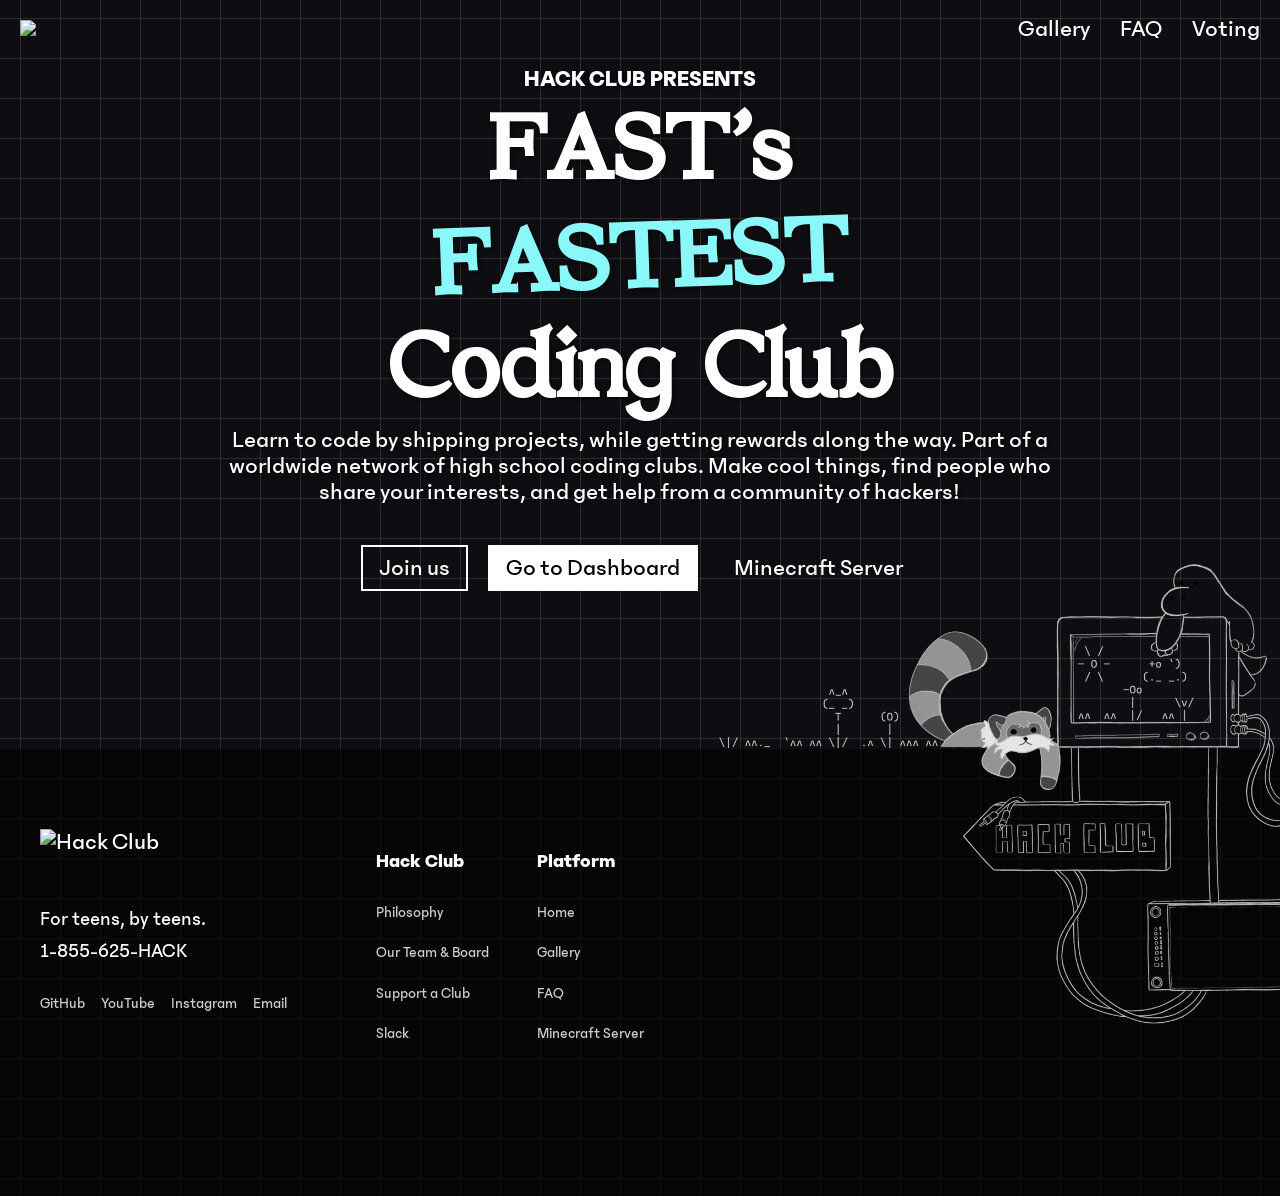
==== index.html @ 3703ea3d "add minecraft server" ====
<!DOCTYPE html>

<html>

<head>
    <title>FAST Hack Club</title>
    <link rel="stylesheet" href="style.css">
    <link rel="icon" href="images/club.png">
    <meta name="viewport" content="width=device-width, initial-scale=1.0">
    <script src="script.js"></script>
</head>

<body>
    <header>
        <a href="https://clubs.hackclub.com" target="_blank" class="hc">
            <img src="https://clubs.hackclub.com/assets/hackClubFlag.svg" style="height: 50px;" />
        </a>
        <span class="links">
            <!--<a href="/workshops">Workshops</a>
                <a href="/events">Events</a>-->
            <a href="/gallery">Gallery</a>
            <a href="/faq">FAQ</a>
            <a href="/vote">Voting</a>
        </span>
    </header>
    <section class="heheead">
        <div class="head">
            <span class="hehheh" style="margin-bottom: 20px;">
                <p class="hhead">HACK CLUB PRESENTS</p>
                <h1 class="sp title">FAST's <span class="fastest"
                        style="text-decoration: none; color: rgb(138, 247, 249); padding: 0px 12px; transform: rotate(-2deg)">FASTEST</span>
                    Coding Club</h1>
                <p class="subtitle">Learn to code by <span class="fastest">shipping</span> projects, while getting
                    rewards
                    along the way. Part of a <span class="fastest">worldwide network of high school coding clubs.</span>
                    Make cool things, find people who share your interests, and get help from a community of <span
                        class="fastest">hackers!</span></p>
            </span>
            <div id="buttons">
                <a href="https://alimad.fillout.com/hackclub" target="_blank" class="butt">Join us</a>
                <a href="https://clubs.hackclub.com/dashboard" target="_blank" class="butt"
                    style="background-color: white; color: black;">Go to Dashboard</a>
                <div id="smoll">
                    <!--<a href="/workshops">Workshops</a>
                <a href="/events">Events</a>-->
                    <a href="/gallery">Gallery</a>
                    <a href="/faq">FAQ</a>
                    <a href="/vote">Voting</a>
                </div>
                <a href="https://mc.nuces.club">Minecraft Server</a>
            </div>
        </div>
    </section>
    <footer>
        <img src="images/footer.webp" class="footimg">
        <div class="fd">
            <div class="fd1">
                <a href="https://hackclub.com" target="_blank" class="eignore">
                    <img src="https://clubs.hackclub.com/assets/hackClubFlag.svg" alt="Hack Club">
                </a>
                <p style="margin-bottom: 0.5rem; font-size: 20px; line-height: 1.2;">For teens, by teens.</p>
                <a href="tel:18556254225" class="eignore"
                    style="margin-bottom: 2rem; display: inline-block; font-size: 20px; line-height: 1.2; ">1-855-625-HACK</a>
                <div class="l1s">
                    <a href="https://github.com/hackclub" target="_blank">GitHub</a>
                    <a href="https://www.youtube.com/c/HackClubHQ" target="_blank">YouTube</a>
                    <a href="https://www.instagram.com/starthackclub" target="_blank">Instagram</a>
                    <a href="mailto:team@hackclub.com">Email</a>
                </div>
            </div>
            <div class="fd2">
                <div>
                    <p>Hack Club</p>
                    <ul>
                        <li><a href="https://hackclub.com/philosophy" class="fle" target="_blank">Philosophy</a></li>
                        <li><a href="https://hackclub.com/team" class="fle" target="_blank">Our Team &amp; Board</a>
                        </li>
                        <li><a href="https://hackclub.com/teachers" class="fle" target="_blank">Support a Club</a></li>
                        <li><a href="https://slack.hackclub.com" class="fle" target="_blank">Slack</a></li>
                    </ul>
                </div>
                <div style="min-width: 9rem;">
                    <p>Platform</p>
                    <ul>
                        <li><a href="/" class="fle">Home</a></li>
                        <li><a href="/gallery" class="fle">Gallery</a></li>
                        <li><a href="/faq" class="fle">FAQ</a></li>
                        <li><a href="https://mc.nuces.club" class="fle">Minecraft Server</a></li>
                    </ul>
                </div>
            </div>
        </div>
    </footer>
</body>

</html>
---- style.css ----
@font-face {
    font-family: "Zarathustra";
    src: url("fonts/zarathustra-kerned.ttf");
    font-display: swap;
}
@font-face {
  font-family: "Phantom Sans";
  src: url("fonts/PhantomSans-Book.woff2") format("woff2");
  font-weight: 400;
  font-display: swap;
}
@font-face {
  font-family: "Phantom Sans";
  src: url("fonts/PhantomSans-Semibold.woff2") format("woff2");
  font-weight: 600;
  font-display: swap;
}
@font-face {
  font-family: "Phantom Sans";
  src: url("fonts/PhantomSans-Bold.woff2") format("woff2");
  font-weight: 700;
  font-display: swap;
}

body {
    font-family: "Phantom Sans", sans-serif;
    font-weight: 400;
    margin: 0;
    padding: 0;
    background-color: black;
    color: white;
    font-optical-sizing: auto;
    font-style: normal;
    --grid-color: #4449;
    background-image: 
        linear-gradient(to right, var(--grid-color) 1px, transparent 1px),
        linear-gradient(to bottom, var(--grid-color) 1px, transparent 1px);
    background-size: 40px 40px;
    background-position: center;
    background-color: #0e0e12;
    font-size: 150%;
}


.heheead {
    display: flex;
    justify-content: center;
    align-items: center;
}

.head {
    display: flex;
    flex-direction: column;
    text-align: center;
    justify-content: center;
    align-items: center;
    gap: 0;
    max-width: 70%;
}

.hehheh * {
    padding: 0;
    margin: 4px;
    text-shadow: #000a 1px 1px 5px;
}

.head * {
    padding: 0;
    margin: 4px;
}

.works {
    border-top: #fff9 1px solid;
    width: 100%;
    display: flex;
    gap: 12px;
    margin-top: 12px;
    padding-top: 12px;
    flex-direction: column;
    align-items: center;
    justify-content: center;
    text-align: center;
}

.faq-item {
    border-top: #fff9 1px solid;
    width: 100%;
    display: flex;
    gap: 24px;
    margin-top: 24px;
    padding-top: 24px;
    flex-direction: column;
    align-items: center;
    justify-content: center;
    text-align: center;
}

.page-workshop img {
    width: 100%;
}

.sp {
    font-family: "Zarathustra", serif;
}

.title {
    display: flex;
    flex-direction: column;
    align-items: center;
    cursor: default;
}

.title * { margin: -20px; }

.hhead { font-weight: 700; }

header {
    display: flex;
    flex-direction: row;
    align-items: center;
    user-select: none;
    justify-content: space-between;
    padding: 12px;
}

.hc {
    transition: transform 0.3s;
}

.hc:hover {
    transform: scale(1.05);
}

header a {
    text-decoration: none;
    color: white;
}

a:not(.eignore) {
    color: white;
    text-decoration: none;
    position: relative;
    display: inline-block;
}

.eignore {
    color: white;
    text-decoration: none;
}

a:not(footer *) {
    padding: 4px 8px;
}

a:not(.eignore)::after {
    content: "";
    position: absolute;
    top: 0; right: 0; 
    width: 0%; height: 100%;
    background-color: #ffffff;
    z-index: 1;
    mix-blend-mode: difference;
    transition: width 0.3s ease; 
    pointer-events: none;
}

a:not(.eignore):hover::after {
    left: 0; right: auto; 
    width: 100%;
}

#buttons {
    display: flex;
    align-items: center;
    justify-content: center;
    margin-top: 12px;
    gap: 12px;
}

#buttons * {
    padding: 8px 16px;
}

button, .butt {
    color: white;
    background-color: transparent;
    outline: none;
    padding: 8px 16px;
    border: white 2px solid;
    cursor: pointer;
    font-size: inherit;
    position: relative;
    font-family: inherit;
    display: inline-block;
}

button::after, .butt::after {
    content: "";
    position: absolute;
    top: 0; right: 0; 
    width: 0%; height: 100%;
    background-color: #ffffff;
    z-index: 1;
    mix-blend-mode: difference;
    transition: width 0.3s ease; 
    pointer-events: none;
}

button:hover::after, .butt:hover::after {
    left: 0; right: auto; 
    width: 100%;
}

.gallery {
  display: flex;
  gap: 12px;
  flex-direction: row;
  width: 100%;
  margin: 0;
}

.gallery img {
    width: 100%;
    height: 300px;
    object-fit: cover;
    object-position: center;
}

.ships {
    display: grid;
    grid-template-columns: 1fr 1fr 1fr;
    margin-top: -3px;
    align-items: center;
    justify-content: center;
    text-align: center;
}

.fastest {
    position: relative;
    display: inline-block;
    margin: 0;
    padding: 0;
    width: fit-content;
}

.fastest::after {
    content: "";
    position: absolute;
    top: 0;
    right: 0; 
    width: 0%;
    height: 100%;
    background-color: #ffffff;
    z-index: 2;
    mix-blend-mode: difference;
    transition: width 0.3s ease; 
    pointer-events: none;
}

.fastest:hover::after {
    left: 0;
    right: auto; 
    width: 100%;
}

header a:hover {
    text-decoration: underline;
}

header span {
    display: flex;
    flex-direction: row;
    gap: 14px
}

section {
    padding-left: 24px;
    padding-right: 24px;
}

.title {
    text-align: center;
    font-size: 7vw;
}

.dim {
    opacity: 80%;
    margin-top: -6px;    
}

::selection {
    background-color: rgb(138, 247, 249);
    color: rgb(8, 15, 8);
}

footer {
    position: relative;
    overflow: visible;
    padding-inline: 2rem;
    padding-top: 5rem;
    padding-bottom: 4rem;
    margin-top: 150px;
    background: #000a;
}

.footimg {
    pointer-events: none;
    position: absolute;
    top: 0;
    right: 0;
    z-index: 2;
    display: block;
    height: auto;
    transform: translateY(-40.5%);
    width: clamp(200px, 44%, 620px);
}

.fd {
    margin-inline: auto;
    margin-bottom: 4rem;
    display: flex;
    max-width: 1200px;
    flex-wrap: wrap;
    align-items: start;
    row-gap: 3rem;
    column-gap: 4rem;
}

.fd1 {
    display: flex;
    flex-shrink: 0;
    flex-direction: column;
    width: 17rem;
}

.fd1 img {
    margin-bottom: 2rem;
    display: block;
    width: 12rem;
}

.l1s {
    display: flex;
    flex-wrap: wrap;
    gap: 1rem;
}

.l1s a, .fle {
    font-size: 15px;
    opacity: 80%;
    text-decoration: none;
    transition: opacity .15s;
}

.l1s a:hover {
    opacity: 100%;
}

.fd2 {
    display: flex;
    flex-wrap: wrap;
    gap: 3rem;
}

.fd2 p {
    margin-bottom: 1rem;
    font-size: 20px;
    line-height: 1.2;
    font-weight: bold;
}

.fd2 ul {
    display: flex;
    list-style: none;
    flex-direction: column;
    gap: 0.9rem;
    padding: 0;
}

#smoll {
    display: none;
}

@media (width < 640px) {
    .links {
        display: none;
    }
    .title {
        font-size: 180%;
    }
    .head {
        max-width: 100%;
    }
    .gallery img {
        height: 150px;
    }
    .gallery {
        gap: 0px;
        margin-bottom: -12px;
    }
    .ships {
        grid-template-columns: 1fr;
    }
    footer {
        padding-inline: 1rem;
    }
    #buttons {
        flex-direction: column;
    }
    #smoll {
        display: flex;
        flex-direction: column;
        align-items: center;
        justify-content: center;
        gap: 20px;
    }
}
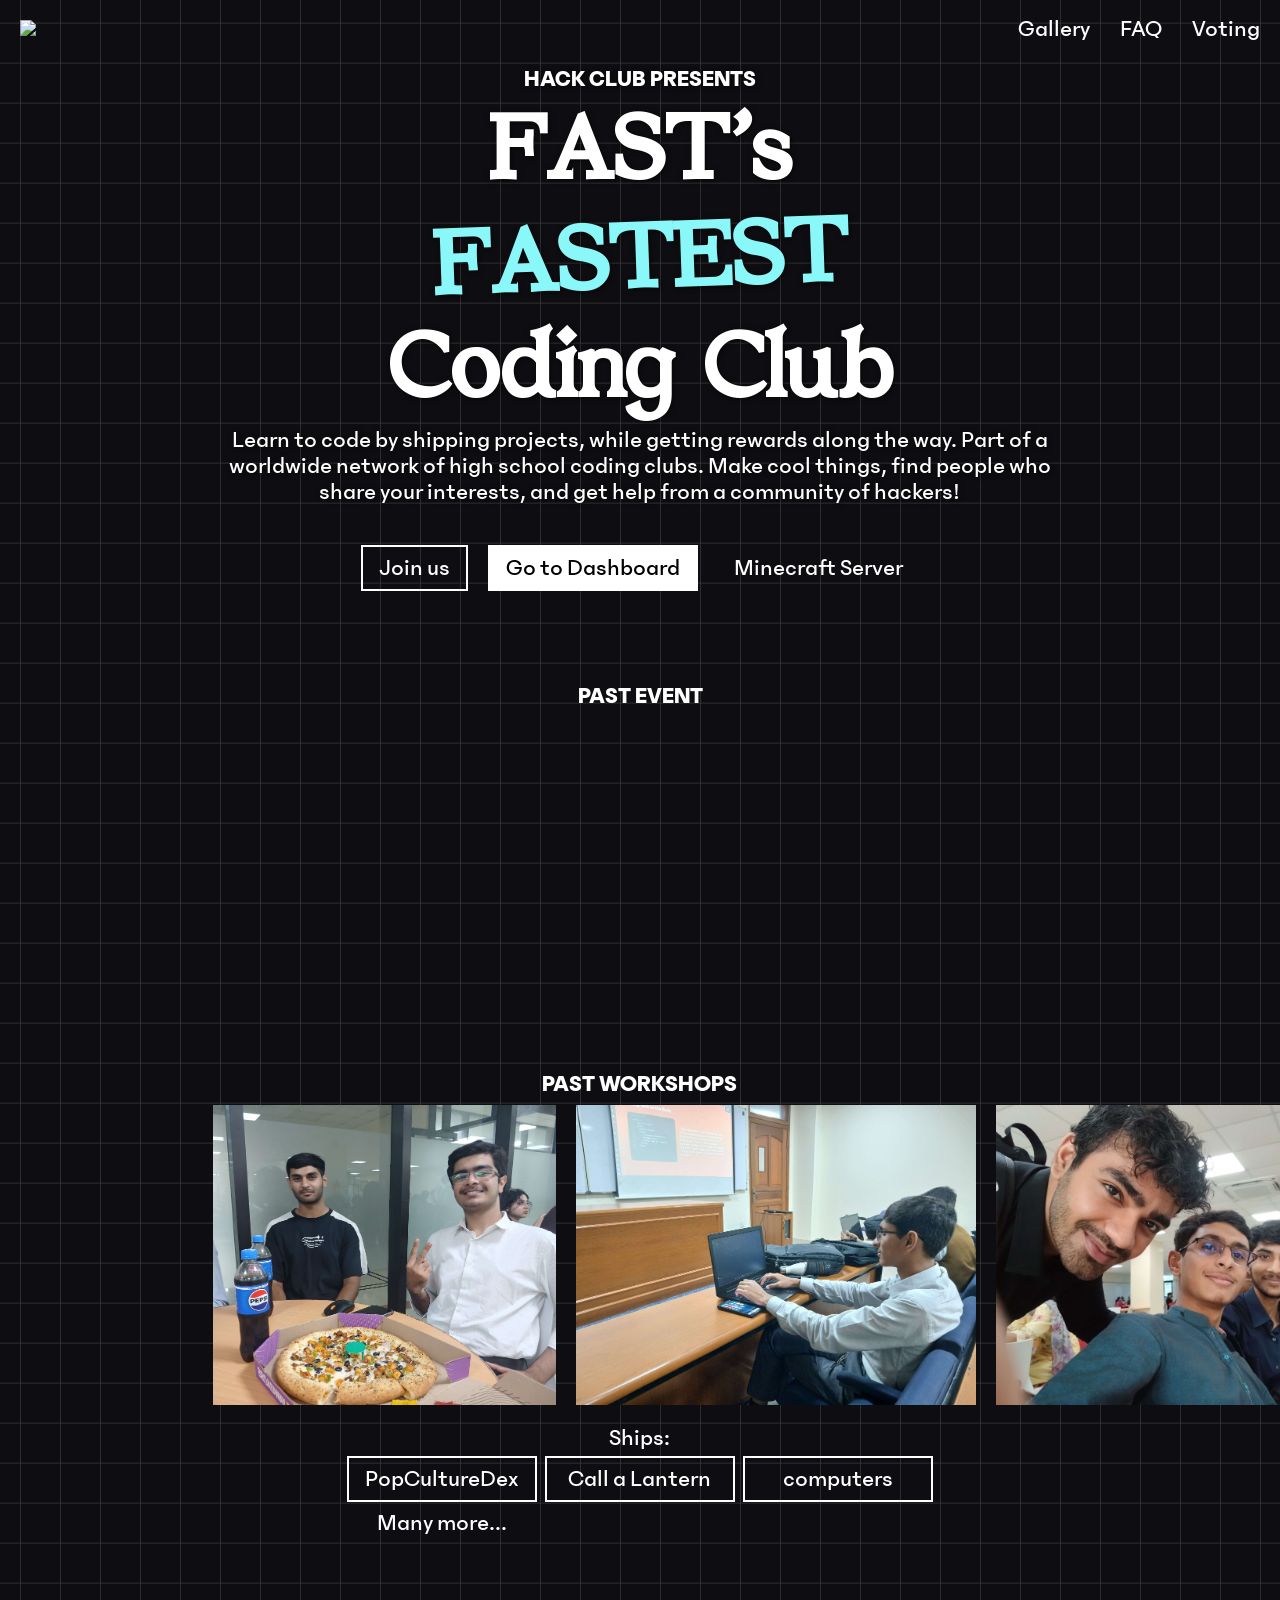
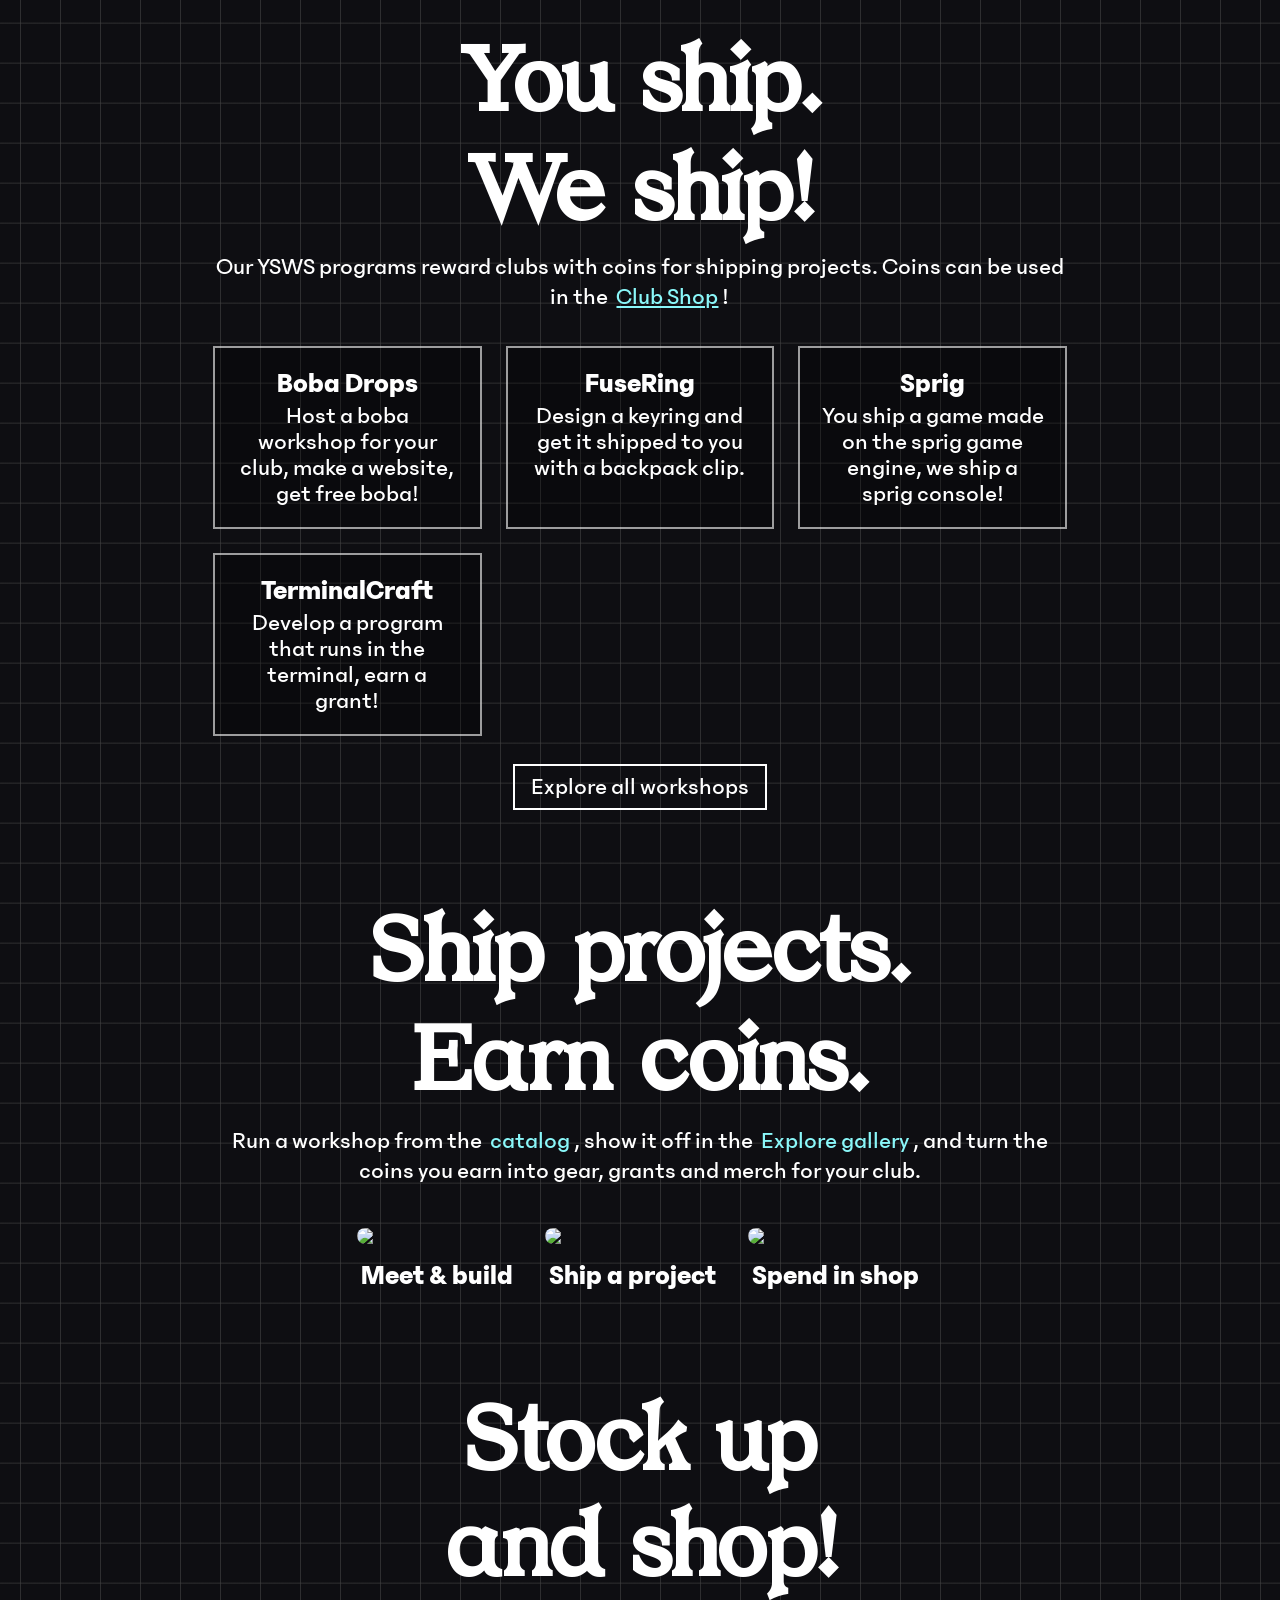
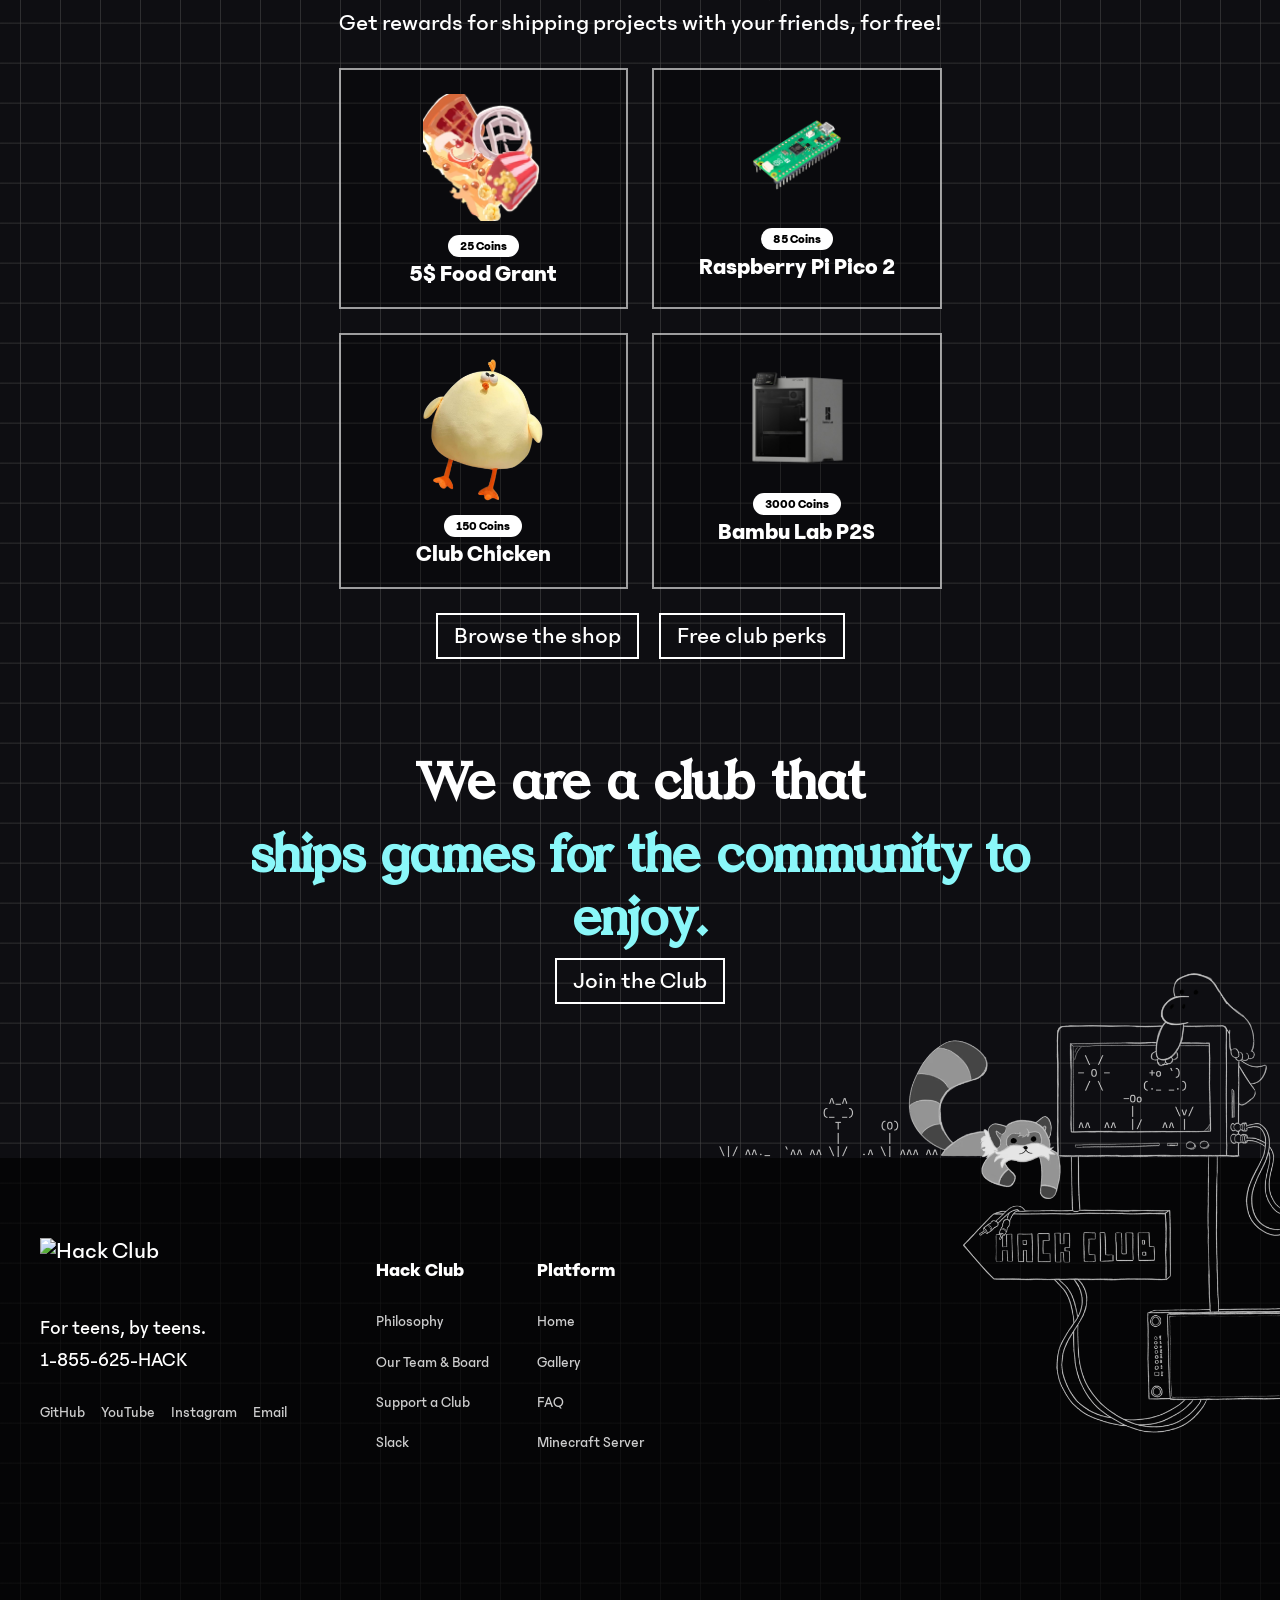
==== commit 18dff5ff: "add a lot to the clubbb" ====
--- a/index.html
+++ b/index.html
@@ -15,9 +15,7 @@
         <a href="https://clubs.hackclub.com" target="_blank" class="hc">
             <img src="https://clubs.hackclub.com/assets/hackClubFlag.svg" style="height: 50px;" />
         </a>
-        <span class="links">
-            <!--<a href="/workshops">Workshops</a>
-                <a href="/events">Events</a>-->
+        <span class="links">            
             <a href="/gallery">Gallery</a>
             <a href="/faq">FAQ</a>
             <a href="/vote">Voting</a>
@@ -41,8 +39,6 @@
                 <a href="https://clubs.hackclub.com/dashboard" target="_blank" class="butt"
                     style="background-color: white; color: black;">Go to Dashboard</a>
                 <div id="smoll">
-                    <!--<a href="/workshops">Workshops</a>
-                <a href="/events">Events</a>-->
                     <a href="/gallery">Gallery</a>
                     <a href="/faq">FAQ</a>
                     <a href="/vote">Voting</a>
@@ -51,6 +47,121 @@
             </div>
         </div>
     </section>
+
+    <section class="home-gallery">
+        <div class="head">
+            <p class="hhead">PAST EVENT</p>
+            <div class="video-container">
+            <video id="myVideo" width="640" autoplay loop muted playsinline style="max-width: 90vw; margin: 0;">
+                <source src="images/events/bash.mp4" type="video/mp4">
+                Your browser does not support the HTML video tag.
+            </video>
+            </div>
+        </div>
+        <div class="head">
+            <p class="hhead">PAST WORKSHOPS</p>
+            <div class="gallery">
+                <img src="images/workshops/3.1.jpg">
+                <img src="images/workshops/2.1.jpg">
+                <img src="images/workshops/1.jpg">
+            </div>
+            <p style="margin-top: 16px;">Ships:</p>
+            <div class="ships">
+                <a class="butt" target="_blank" href="https://saadi-ux.github.io/website/">PopCultureDex</a>
+                <a class="butt" target="_blank" href="https://ammarkansi.github.io/PEAK/">Call a Lantern</a>
+                <a class="butt" target="_blank" href="https://alimadcorp.github.io/boba/">computers</a>
+                <p>Many more...</p>
+            </div>
+        </div>
+    </section>
+
+    <section class="home-ysws">
+        <div class="head">
+            <h2 class="sp title">You ship.<br>We ship!</h2>
+            <p class="subtitle">Our YSWS programs reward clubs with coins for shipping projects. Coins can be used in the <a href="https://clubs.hackclub.com/shop" style="text-decoration: underline; color: rgb(138, 247, 249);">Club Shop</a>!</p>
+            <div class="ysws-grid">
+                <a href="https://boba.hackclub.com" target="_blank" class="ysws-card">
+                    <h3>Boba Drops</h3>
+                    <p>Host a boba workshop for your club, make a website, get free boba!</p>
+                </a>
+                <a href="https://fusering.hackclub.com" target="_blank" class="ysws-card">
+                    <h3>FuseRing</h3>
+                    <p>Design a keyring and get it shipped to you with a backpack clip.</p>
+                </a>
+                <a href="https://sprig.hackclub.com" target="_blank" class="ysws-card">
+                    <h3>Sprig</h3>
+                    <p>You ship a game made on the sprig game engine, we ship a sprig console!</p>
+                </a>
+                <a href="https://terminalcraft.hackclub.com" target="_blank" class="ysws-card">
+                    <h3>TerminalCraft</h3>
+                    <p>Develop a program that runs in the terminal, earn a grant!</p>
+                </a>
+            </div>
+            <a href="https://clubs.hackclub.com/workshops" class="butt" style="margin-top: 20px;">Explore all workshops</a>
+        </div>
+    </section>
+
+    <section class="home-platform">
+        <div class="head">
+            <h2 class="sp title">Ship projects.<br>Earn coins.</h2>
+            <p class="subtitle">Run a workshop from the <a href="https://clubs.hackclub.com/workshops" style="color: rgb(138, 247, 249);">catalog</a>, show it off in the <a href="https://clubs.hackclub.com/explore" style="color: rgb(138, 247, 249);">Explore gallery</a>, and turn the coins you earn into gear, grants and merch for your club.</p>
+            <div class="platform-steps">
+                <div class="step">
+                    <img src="https://clubs.hackclub.com/assets/landing-club-1.webp">
+                    <h3>Meet & build</h3>
+                </div>
+                <div class="step">
+                    <img src="https://clubs.hackclub.com/assets/landing-club-2.webp">
+                    <h3>Ship a project</h3>
+                </div>
+                <div class="step">
+                    <img src="https://clubs.hackclub.com/assets/landing-hero.webp">
+                    <h3>Spend in shop</h3>
+                </div>
+            </div>
+        </div>
+    </section>
+
+    <section class="home-shop">
+        <div class="head">
+            <h2 class="sp title">Stock up</h2><h2 class="sp title" style="margin-top: -7px;">and shop!</h2>
+            <p class="subtitle">Get rewards for shipping projects with your friends, for free!</p>
+            <div class="shop-grid">
+                <a href="https://clubs.hackclub.com/shop" target="_blank" class="shop-card">
+                    <img src="images/assets/shop1.avif">
+                    <div class="shop-price">25 Coins</div>
+                    <h4>5$ Food Grant</h4>
+                </a>
+                <a href="https://clubs.hackclub.com/shop" target="_blank" class="shop-card">
+                    <img src="images/assets/shop2.png">
+                    <div class="shop-price">85 Coins</div>
+                    <h4>Raspberry Pi Pico 2</h4>
+                </a>
+                <a href="https://clubs.hackclub.com/shop" target="_blank" class="shop-card">
+                    <img src="images/assets/shop3.png">
+                    <div class="shop-price">150 Coins</div>
+                    <h4>Club Chicken</h4>
+                </a>
+                <a href="https://clubs.hackclub.com/shop" target="_blank" class="shop-card">
+                    <img src="images/assets/shop4.avif">
+                    <div class="shop-price">3000 Coins</div>
+                    <h4>Bambu Lab P2S</h4>
+                </a>
+            </div>
+            <div id="buttons">
+                <a href="https://clubs.hackclub.com/shop" target="_blank" class="butt">Browse the shop</a>
+                <a href="https://clubs.hackclub.com/resources" target="_blank" class="butt">Free club perks</a>
+            </div>
+        </div>
+    </section>
+
+    <section class="home-closing">
+        <div class="head">
+            <h2 class="sp title" style="font-size: 4vw;">We are a club that <br><span id="rolling-text" class="fastest" style="color: rgb(138, 247, 249); margin-top: 10px;">ships games for the community to enjoy.</span></h2>
+            <a href="https://alimad.fillout.com/hackclub" class="butt" target="_blank">Join the Club</a>
+        </div>
+    </section>
+
     <footer>
         <img src="images/footer.webp" class="footimg">
         <div class="fd">
--- a/style.css
+++ b/style.css
@@ -110,7 +110,7 @@
     cursor: default;
 }
 
-.title * { margin: -20px; }
+.title * { margin: -5px; }
 
 .hhead { font-weight: 700; }
 
@@ -412,6 +412,131 @@
         flex-direction: column;
         align-items: center;
         justify-content: center;
-        gap: 20px;
-    }
-}
+        gap: 0px;
+    }
+}
+
+.home-gallery, .home-ysws, .home-platform, .home-shop, .home-closing {
+    display: flex;
+    justify-content: center;
+    align-items: center;
+    flex-wrap: wrap;
+    margin-top: 80px;
+    gap: 20px;
+}
+
+.ysws-grid, .shop-grid {
+    display: grid;
+    grid-template-columns: repeat(auto-fit, minmax(220px, 1fr));
+    gap: 16px;
+    width: 100%;
+    margin-top: 24px;
+}
+
+.ysws-card, .shop-card {
+    border: 2px solid #fff9;
+    padding: 16px;
+    text-decoration: none;
+    color: white;
+    display: flex;
+    flex-direction: column;
+    align-items: center;
+    justify-content: center;
+    text-align: center;
+    background: #0004;
+    transition: transform 0.2s, background 0.2s;
+}
+
+.ysws-card:hover, .shop-card:hover {
+    background: #fff1;
+}
+
+.shop-card img {
+    width: 120px;
+    object-fit: contain;
+    margin: 8px 0;
+}
+
+.shop-price {
+    background: #fff;
+    color: #000;
+    padding: 4px 12px;
+    border-radius: 20px;
+    font-size: 0.8rem;
+    font-weight: bold;
+    align-self: center;
+    align-items: center;
+    text-align: center;
+    margin: auto;
+    width: fit-content;
+}
+
+.platform-steps {
+    display: flex;
+    align-items: center;
+    justify-content: center;
+    gap: 20px;
+    flex-wrap: wrap;
+    margin-top: 32px;
+}
+
+.step {
+    display: flex;
+    flex-direction: column;
+    align-items: center;
+    text-align: center;
+    max-width: 200px;
+}
+
+.step img {
+    width: 100%;
+    border-radius: 8px;
+    margin-bottom: 12px;
+}
+
+.step.arrow {
+    font-size: 2rem;
+    color: #fff9;
+}
+
+.custom-details {
+    border-top: #fff9 1px solid;
+    width: 100%;
+    margin-top: 16px;
+    padding-top: 16px;
+    text-align: left;
+    cursor: pointer;
+    background: transparent;
+}
+
+.custom-details summary {
+    font-size: 1.2rem;
+    list-style: none;
+    outline: none;
+    font-weight: bold;
+    padding: 8px;
+}
+
+.custom-details summary::-webkit-details-marker {
+    display: none;
+}
+
+.custom-details p {
+    margin-top: 12px;
+    padding-left: 8px;
+    padding-bottom: 16px;
+}
+
+.custom-details[open] summary ~ * {
+    animation: sweep 0.3s ease-in-out;
+}
+
+@keyframes sweep {
+    0%   { opacity: 0; transform: translateY(-10px) }
+    100% { opacity: 1; transform: translateY(0) }
+}
+
+#rolling-text {
+    display: inline-block;
+    transition: opacity 0.3s;
+}
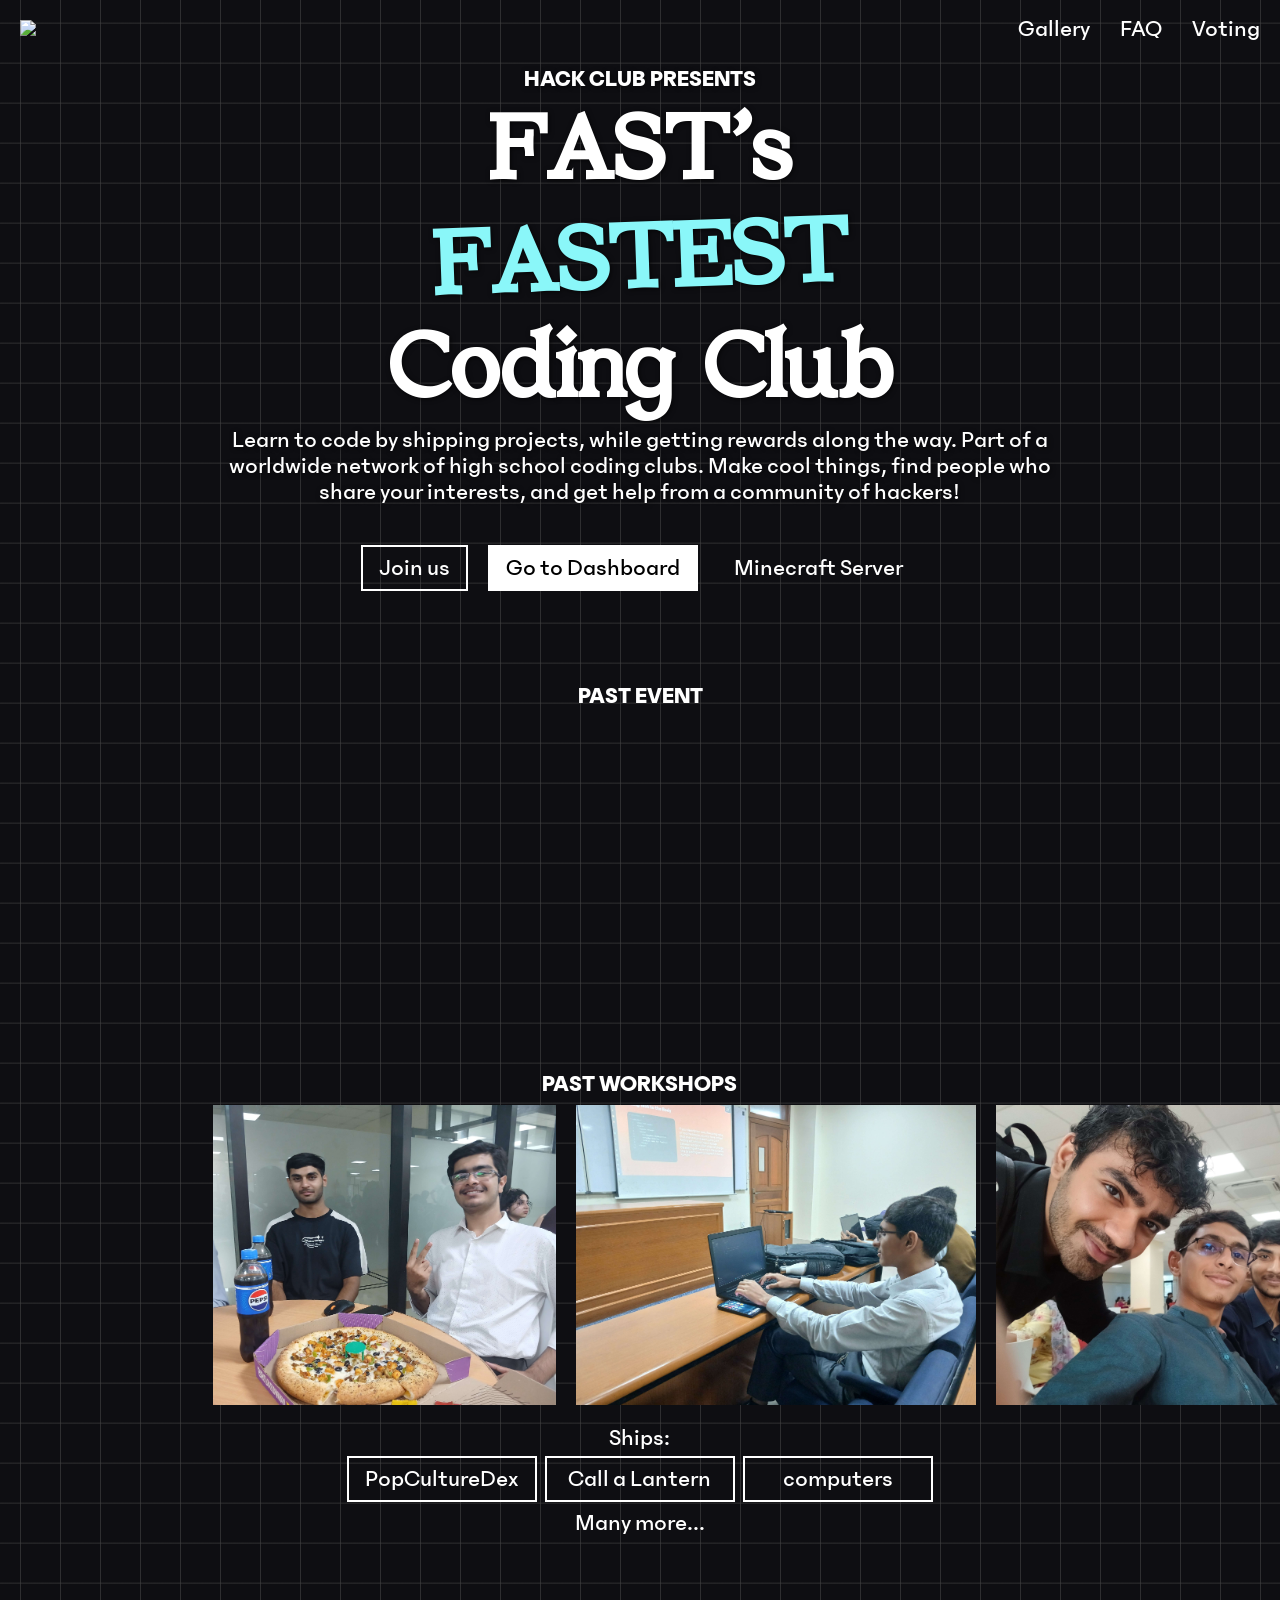
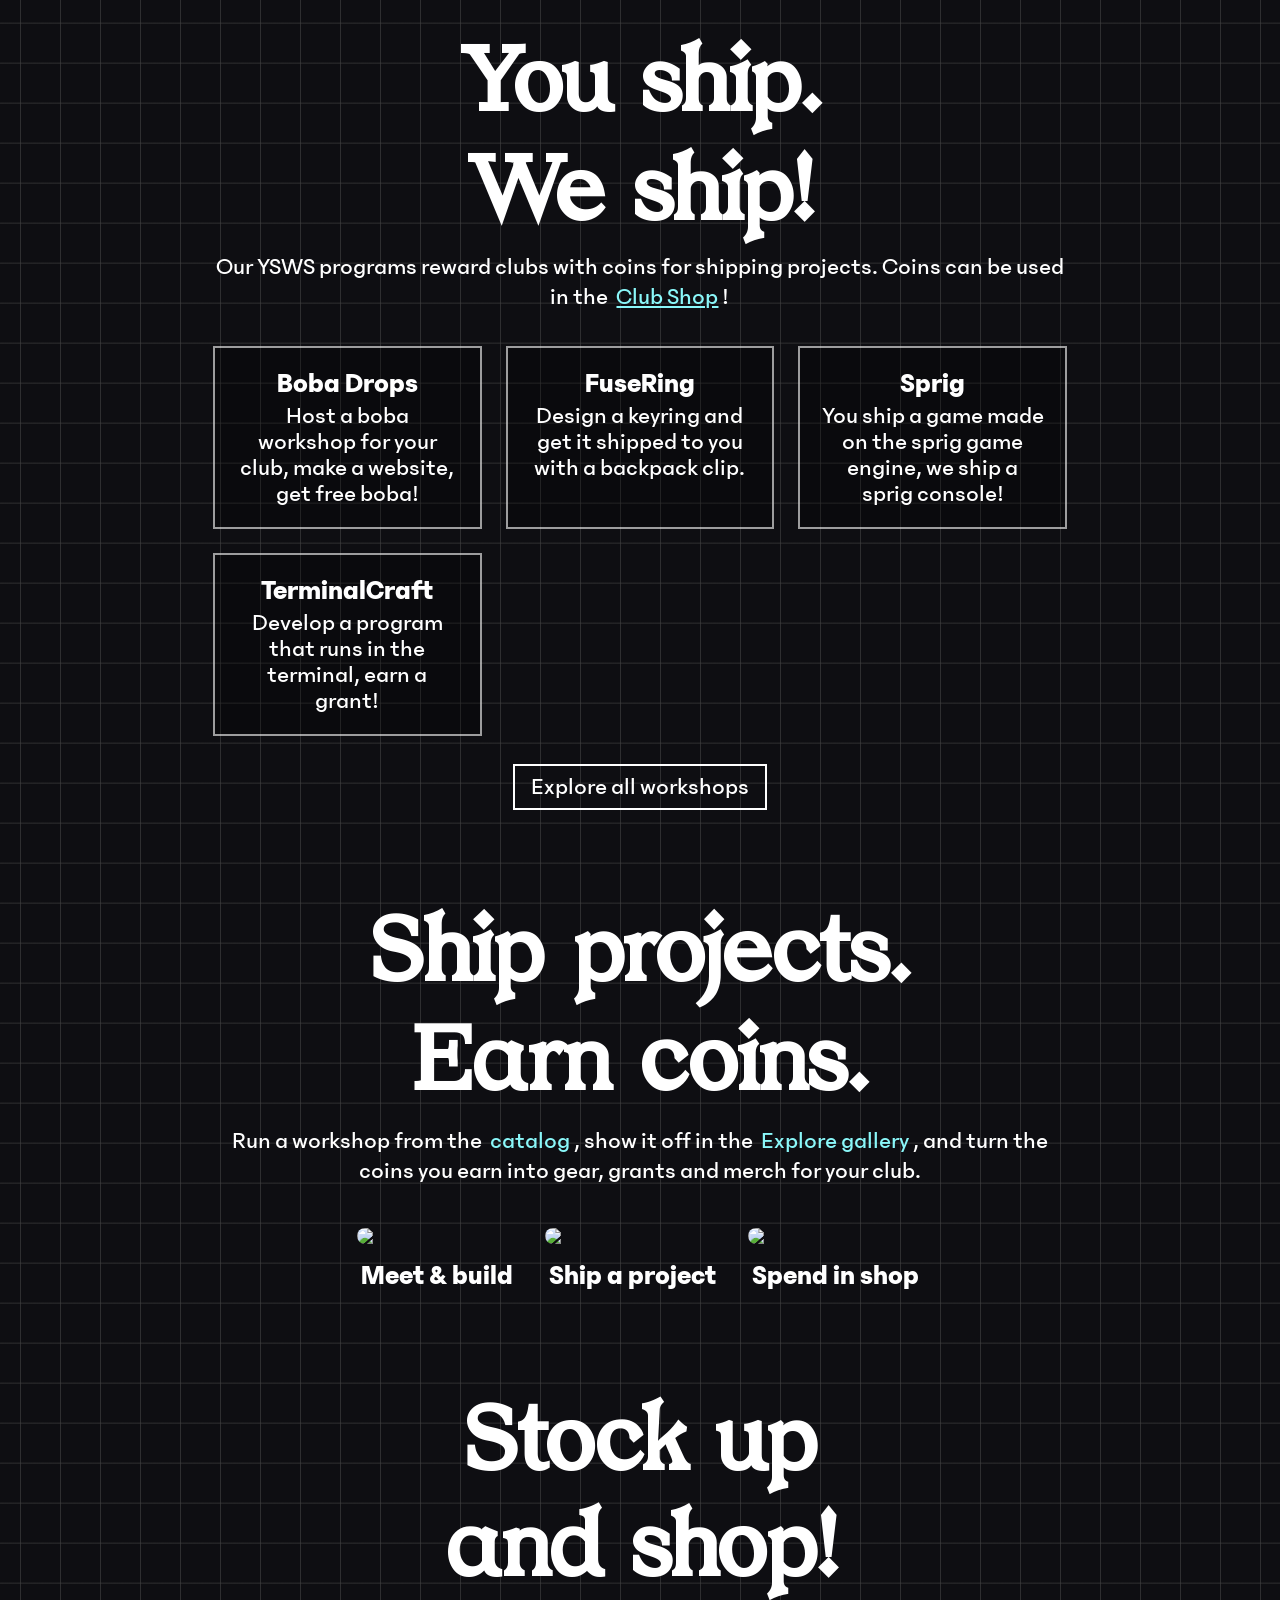
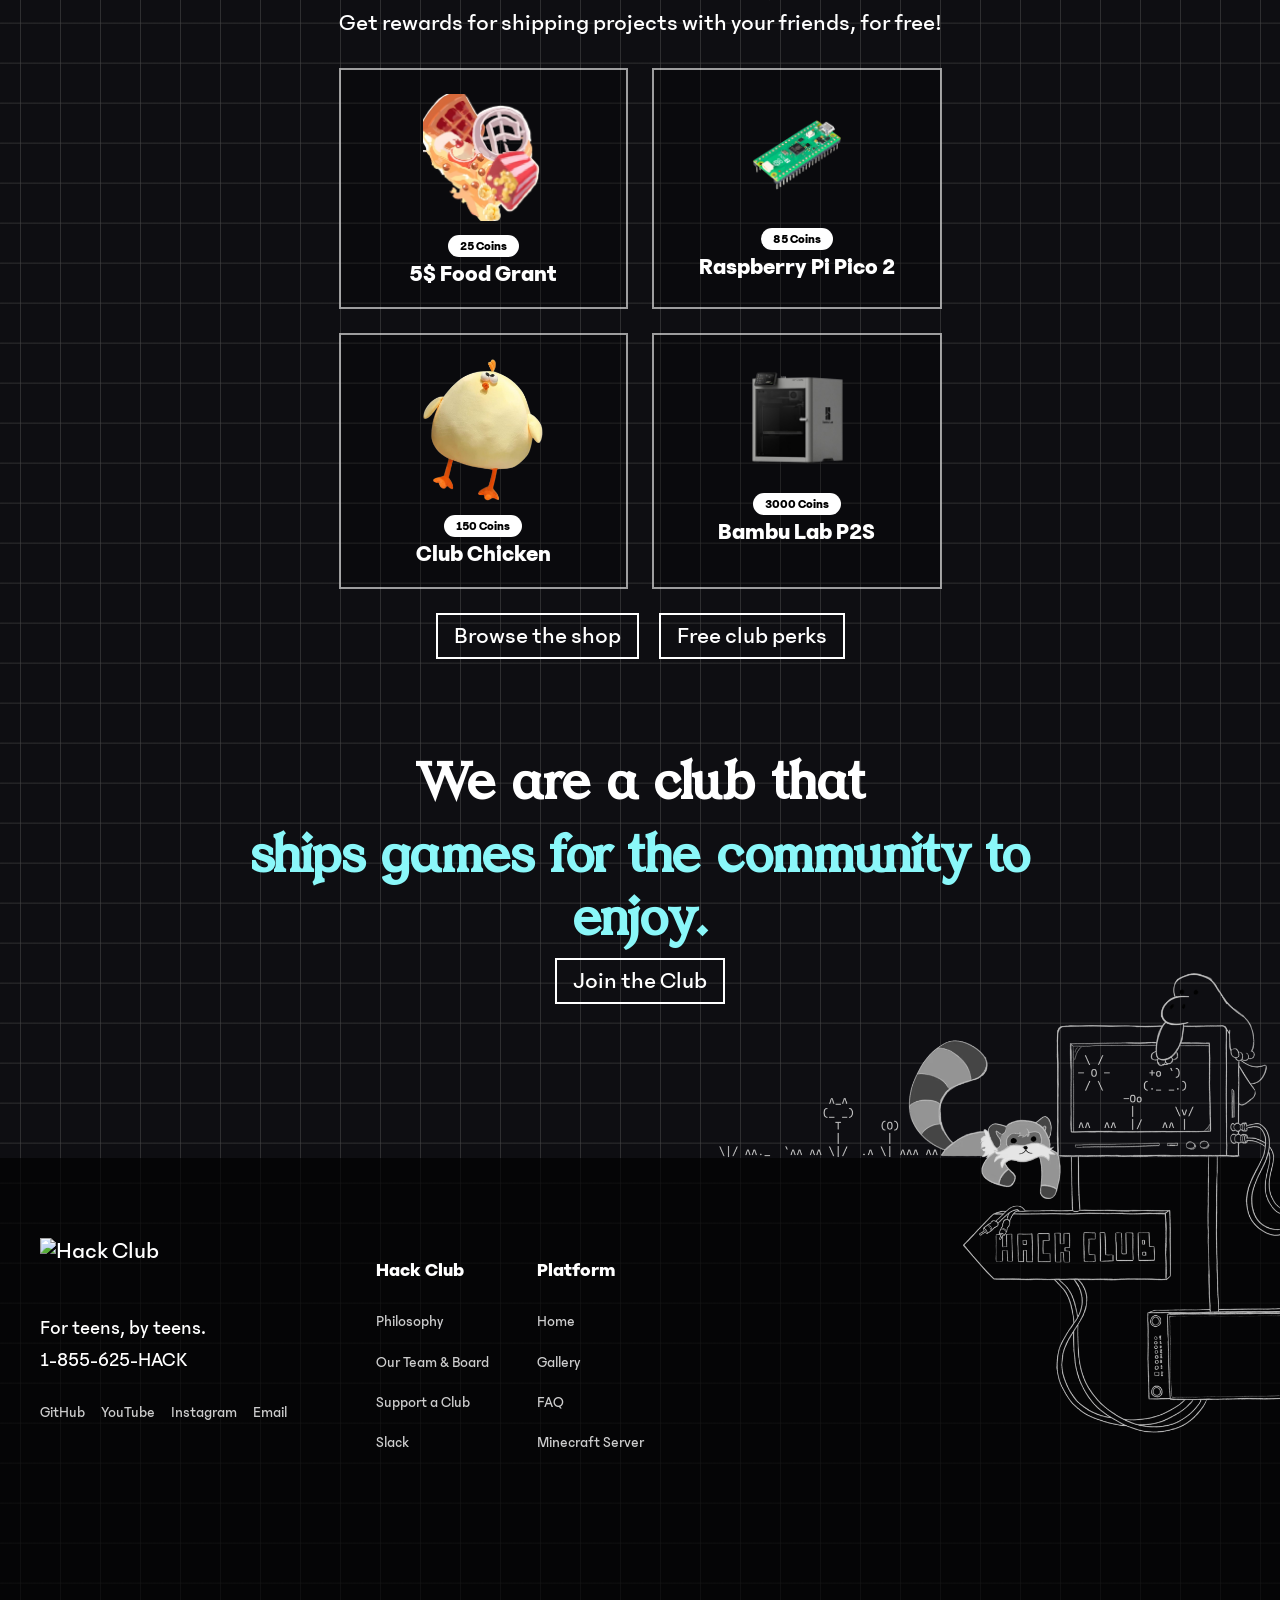
==== commit 773967f6: "hax" ====
--- a/index.html
+++ b/index.html
@@ -70,7 +70,8 @@
                 <a class="butt" target="_blank" href="https://saadi-ux.github.io/website/">PopCultureDex</a>
                 <a class="butt" target="_blank" href="https://ammarkansi.github.io/PEAK/">Call a Lantern</a>
                 <a class="butt" target="_blank" href="https://alimadcorp.github.io/boba/">computers</a>
-                <p>Many more...</p>
+                <p></p>
+                <p style="text-align: center;">Many more...</p>
             </div>
         </div>
     </section>
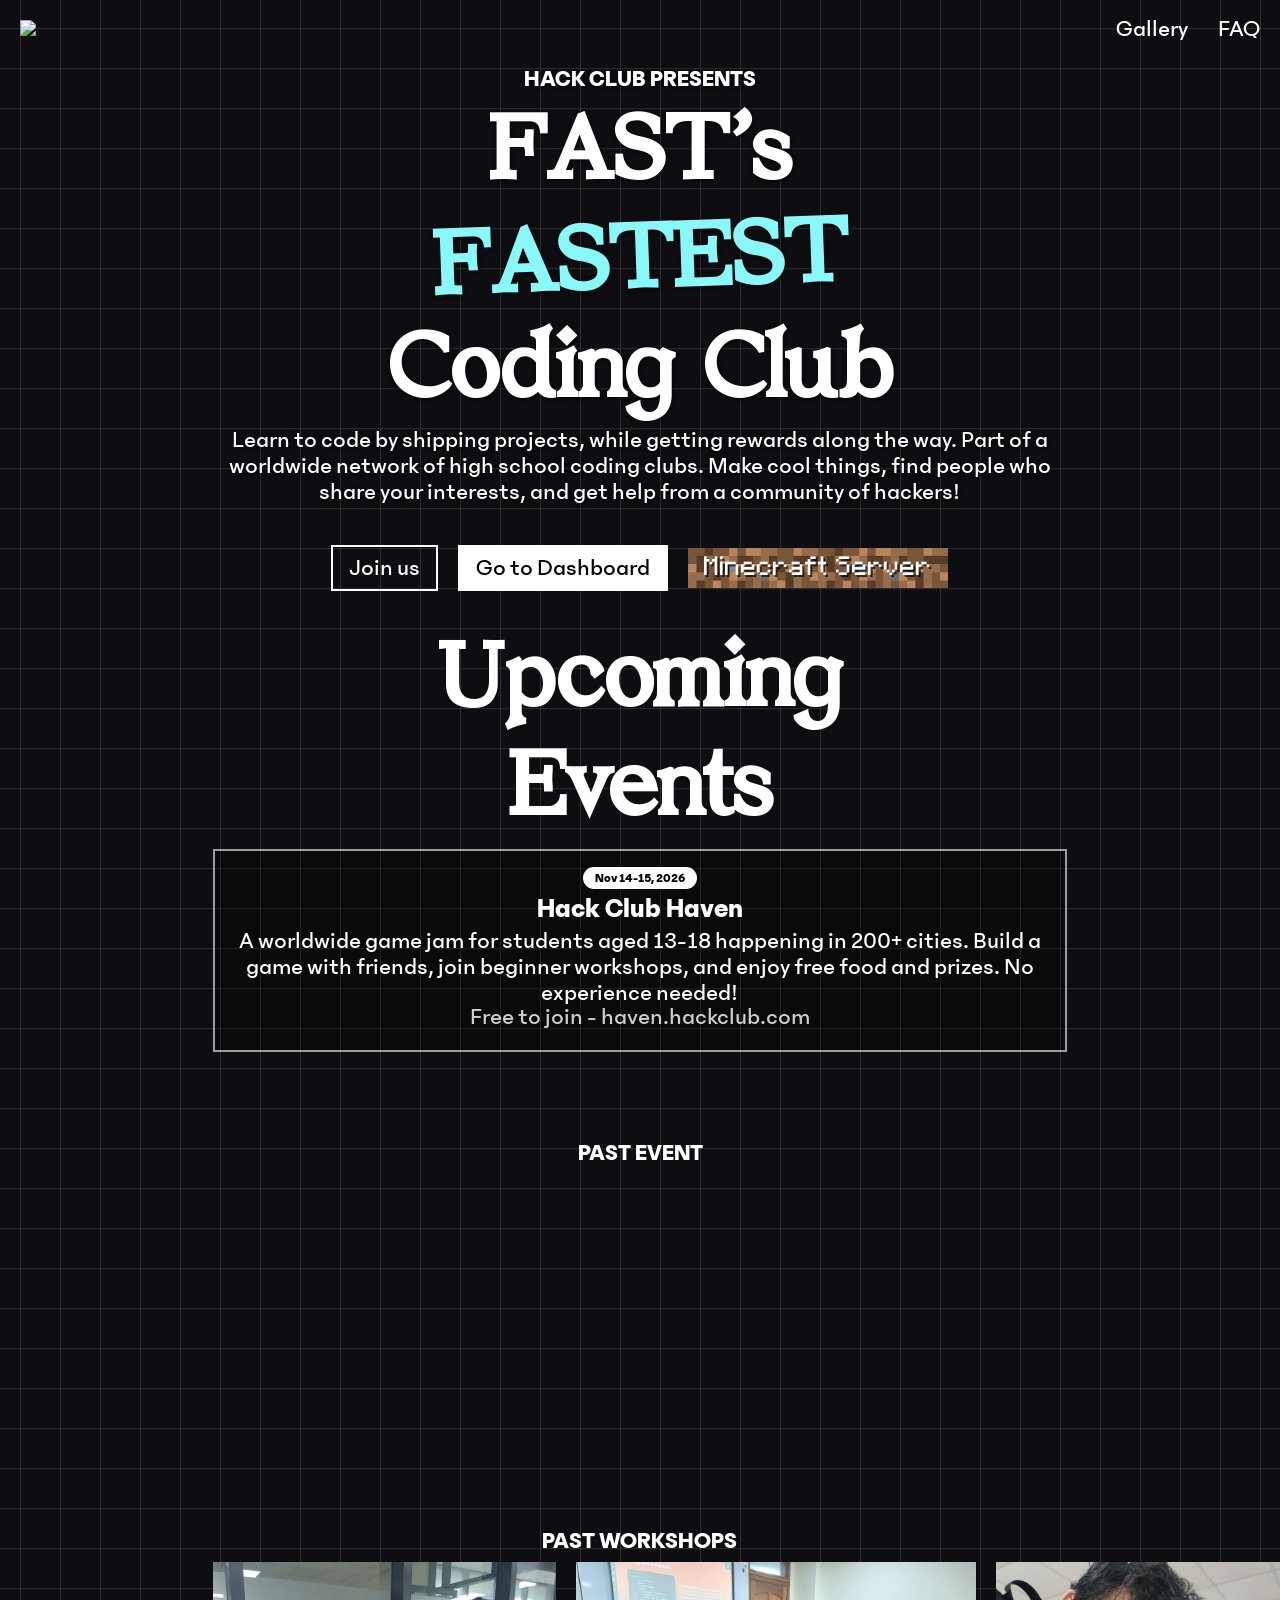
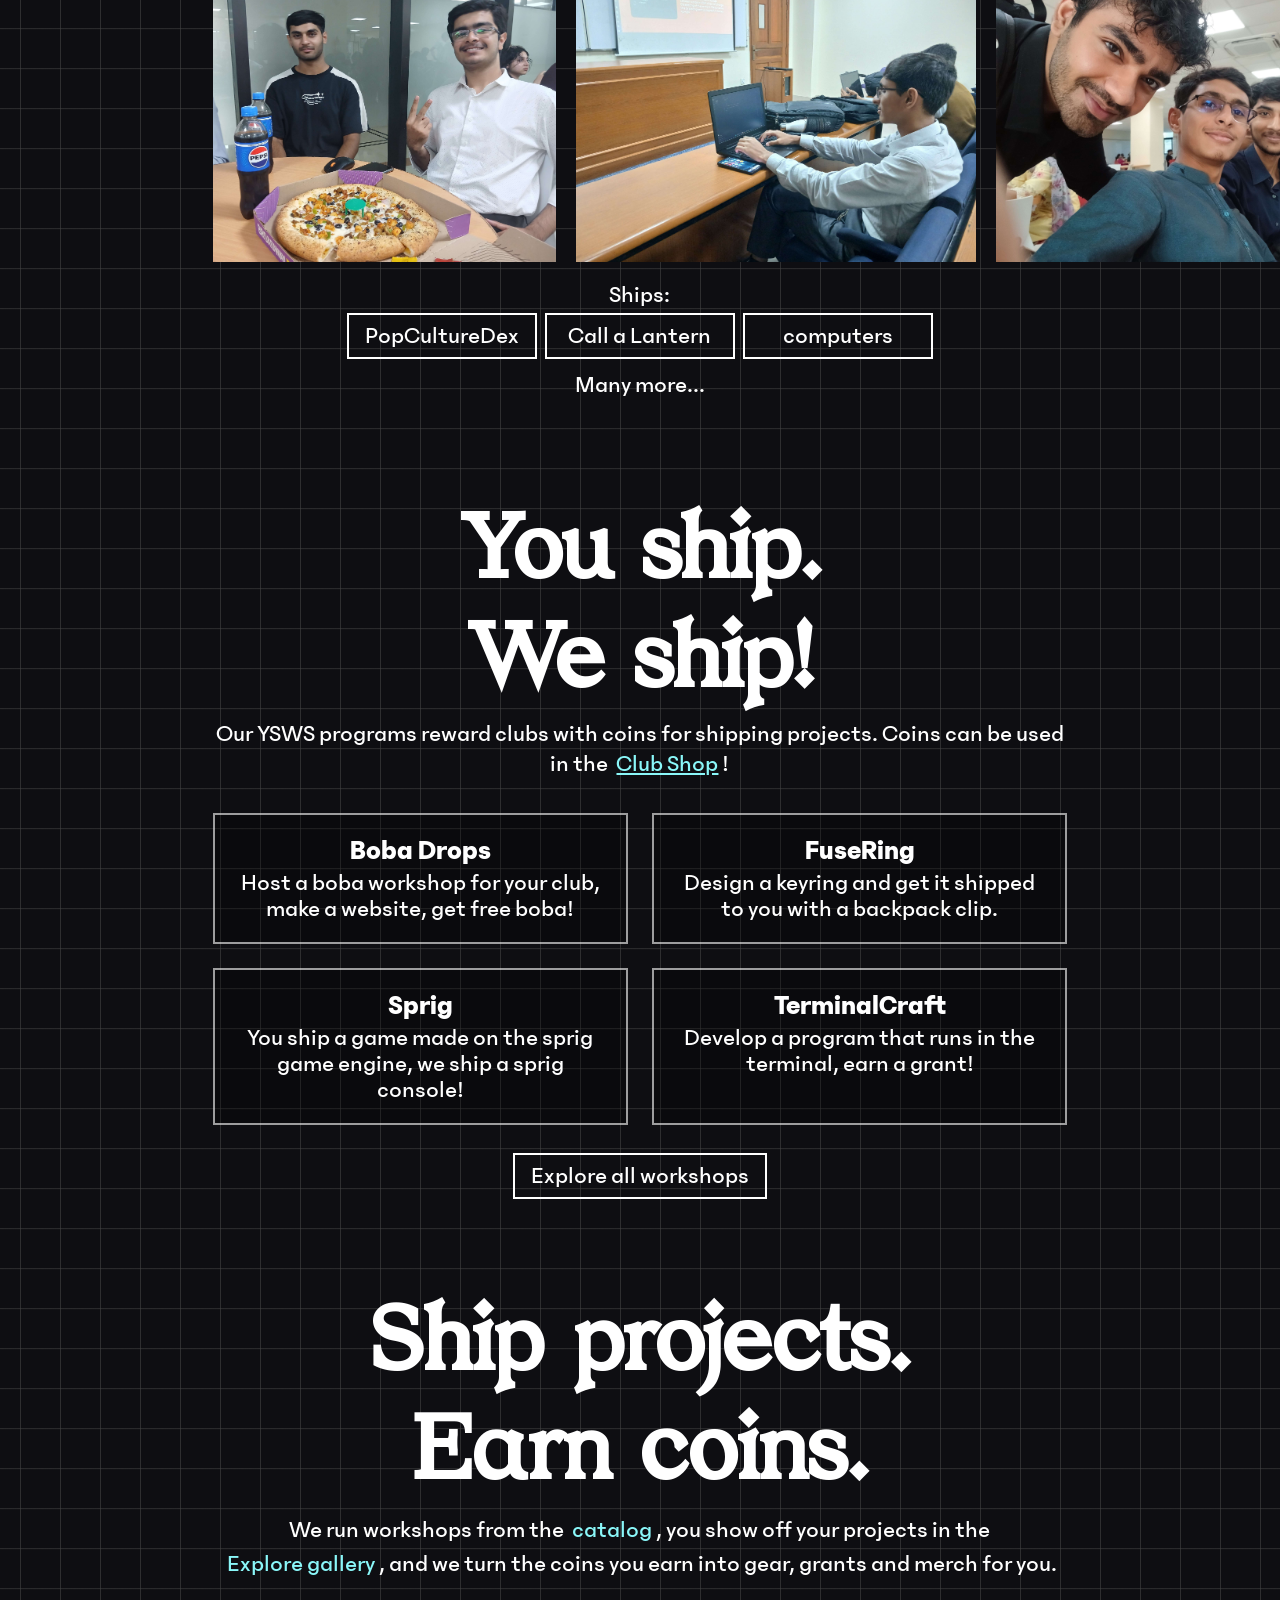
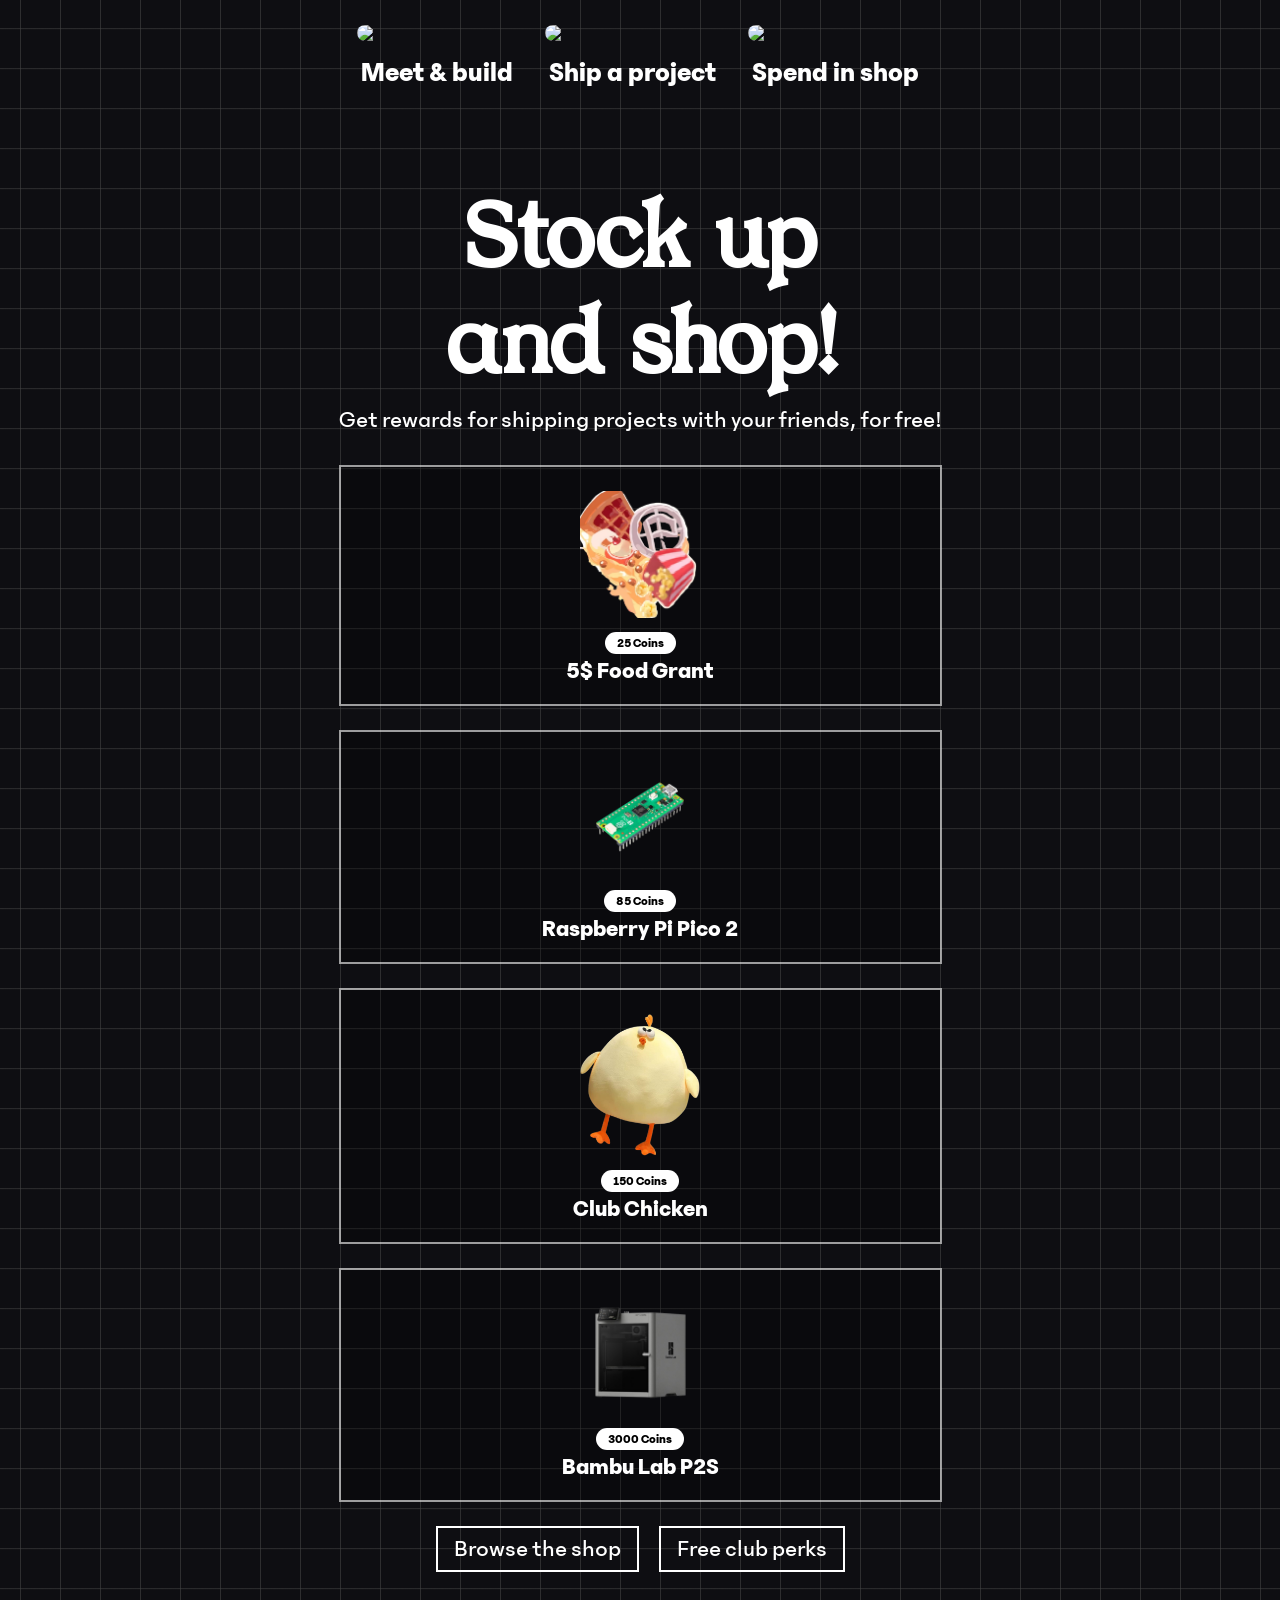
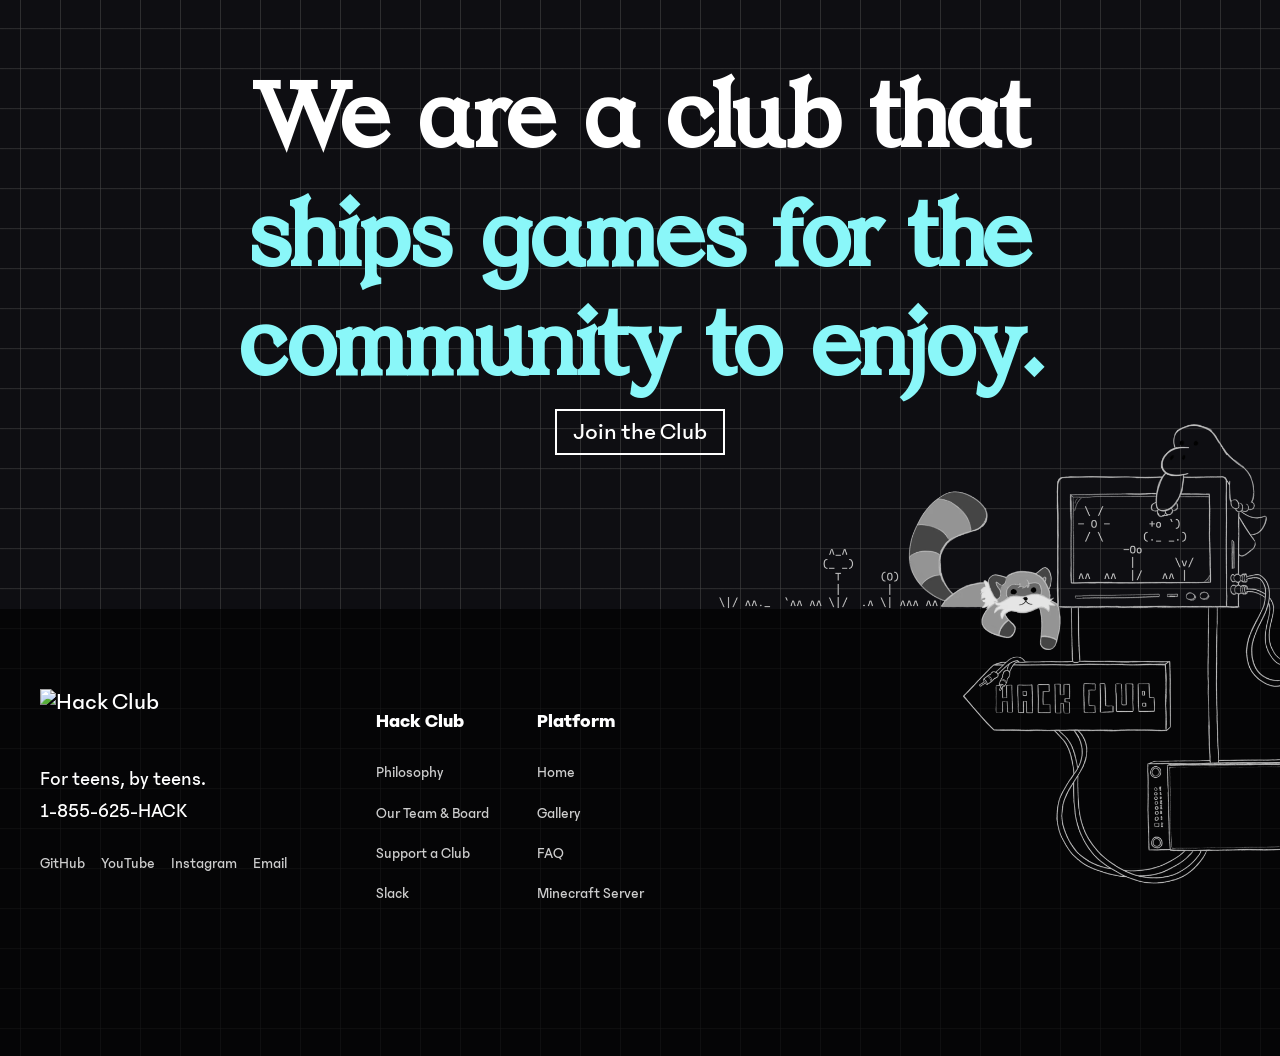
==== commit 80e5cda2: "ship." ====
--- a/index.html
+++ b/index.html
@@ -1,13 +1,14 @@
 <!DOCTYPE html>
 
-<html>
+<html lang="en">
 
 <head>
+    <meta charset="utf-8">
     <title>FAST Hack Club</title>
     <link rel="stylesheet" href="style.css">
-    <link rel="icon" href="images/club.png">
+    <link rel="icon" href="images/favicon.png">
     <meta name="viewport" content="width=device-width, initial-scale=1.0">
-    <script src="script.js"></script>
+    <script src="script.js" defer></script>
 </head>
 
 <body>
@@ -18,12 +19,11 @@
         <span class="links">            
             <a href="/gallery">Gallery</a>
             <a href="/faq">FAQ</a>
-            <a href="/vote">Voting</a>
         </span>
     </header>
     <section class="heheead">
         <div class="head">
-            <span class="hehheh" style="margin-bottom: 20px;">
+            <div class="hehheh" style="margin-bottom: 20px;">
                 <p class="hhead">HACK CLUB PRESENTS</p>
                 <h1 class="sp title">FAST's <span class="fastest"
                         style="text-decoration: none; color: rgb(138, 247, 249); padding: 0px 12px; transform: rotate(-2deg)">FASTEST</span>
@@ -33,7 +33,7 @@
                     along the way. Part of a <span class="fastest">worldwide network of high school coding clubs.</span>
                     Make cool things, find people who share your interests, and get help from a community of <span
                         class="fastest">hackers!</span></p>
-            </span>
+            </div>
             <div id="buttons">
                 <a href="https://alimad.fillout.com/hackclub" target="_blank" class="butt">Join us</a>
                 <a href="https://clubs.hackclub.com/dashboard" target="_blank" class="butt"
@@ -43,13 +43,25 @@
                     <a href="/faq">FAQ</a>
                     <a href="/vote">Voting</a>
                 </div>
-                <a href="https://mc.nuces.club">Minecraft Server</a>
-            </div>
+                <a href="https://mc.nuces.club" class="flu">Minecraft Server</a>
+            </div>
+        </div>
+    </section>
+
+    <section class="home-events">
+        <div class="head">
+            <h2 class="sp title">Upcoming<br>Events</h2>
+            <a href="https://haven.dino.icu" target="_blank" class="ysws-card event-card">
+                <div class="shop-price">Nov 14-15, 2026</div>
+                <h3>Hack Club Haven</h3>
+                <p>A worldwide game jam for students aged 13-18 happening in 200+ cities. Build a game with friends, join beginner workshops, and enjoy free food and prizes. No experience needed!</p>
+                <p class="dim">Free to join - haven.hackclub.com</p>
+            </a>
         </div>
     </section>
 
     <section class="home-gallery">
-        <div class="head">
+        <div class="head" onclick="window.open('https://instagram.com/haven.lhr')" style="cursor: pointer;">
             <p class="hhead">PAST EVENT</p>
             <div class="video-container">
             <video id="myVideo" width="640" autoplay loop muted playsinline style="max-width: 90vw; margin: 0;">
@@ -71,7 +83,7 @@
                 <a class="butt" target="_blank" href="https://ammarkansi.github.io/PEAK/">Call a Lantern</a>
                 <a class="butt" target="_blank" href="https://alimadcorp.github.io/boba/">computers</a>
                 <p></p>
-                <p style="text-align: center;">Many more...</p>
+                <a href="/workshops" style="text-align: center; padding-top: 5px; padding-bottom: 5px;">Many more...</a>
             </div>
         </div>
     </section>
@@ -105,7 +117,7 @@
     <section class="home-platform">
         <div class="head">
             <h2 class="sp title">Ship projects.<br>Earn coins.</h2>
-            <p class="subtitle">Run a workshop from the <a href="https://clubs.hackclub.com/workshops" style="color: rgb(138, 247, 249);">catalog</a>, show it off in the <a href="https://clubs.hackclub.com/explore" style="color: rgb(138, 247, 249);">Explore gallery</a>, and turn the coins you earn into gear, grants and merch for your club.</p>
+            <p class="subtitle">We run workshops from the <a href="https://clubs.hackclub.com/workshops" style="color: rgb(138, 247, 249);">catalog</a>, you show off your projects in the <a href="https://clubs.hackclub.com/explore" style="color: rgb(138, 247, 249);">Explore gallery</a>, and we turn the coins you earn into gear, grants and merch for you.</p>
             <div class="platform-steps">
                 <div class="step">
                     <img src="https://clubs.hackclub.com/assets/landing-club-1.webp">
@@ -158,7 +170,7 @@
 
     <section class="home-closing">
         <div class="head">
-            <h2 class="sp title" style="font-size: 4vw;">We are a club that <br><span id="rolling-text" class="fastest" style="color: rgb(138, 247, 249); margin-top: 10px;">ships games for the community to enjoy.</span></h2>
+            <h2 class="sp title">We are a club that <br><span id="rolling-text" class="fastest" style="color: rgb(138, 247, 249); margin-top: 10px;">ships games for the community to enjoy.</span></h2>
             <a href="https://alimad.fillout.com/hackclub" class="butt" target="_blank">Join the Club</a>
         </div>
     </section>
@@ -205,4 +217,4 @@
     </footer>
 </body>
 
-</html>+</html>
--- a/style.css
+++ b/style.css
@@ -6,6 +6,12 @@
 @font-face {
   font-family: "Phantom Sans";
   src: url("fonts/PhantomSans-Book.woff2") format("woff2");
+  font-weight: 400;
+  font-display: swap;
+}
+@font-face {
+  font-family: "Mojangles";
+  src: url("fonts/mojangles.otf") format("opentype");
   font-weight: 400;
   font-display: swap;
 }
@@ -352,6 +358,15 @@
     transition: opacity .15s;
 }
 
+.flu {
+    background-image: url("/images/assets/dirt.png");
+    background-repeat: repeat-x;
+    background-position: top center;
+    background-size: 50% auto; 
+    text-shadow: 2px 2px 0px #000a;
+    font-family: 'Mojangles';
+}
+
 .l1s a:hover {
     opacity: 100%;
 }
@@ -427,10 +442,18 @@
 
 .ysws-grid, .shop-grid {
     display: grid;
-    grid-template-columns: repeat(auto-fit, minmax(220px, 1fr));
+    grid-template-columns: repeat(auto-fit, minmax(300px, 1fr));
     gap: 16px;
     width: 100%;
     margin-top: 24px;
+}
+
+.home-events
+{
+    margin-top: 20px;
+}
+.head {
+    margin: auto;
 }
 
 .ysws-card, .shop-card {
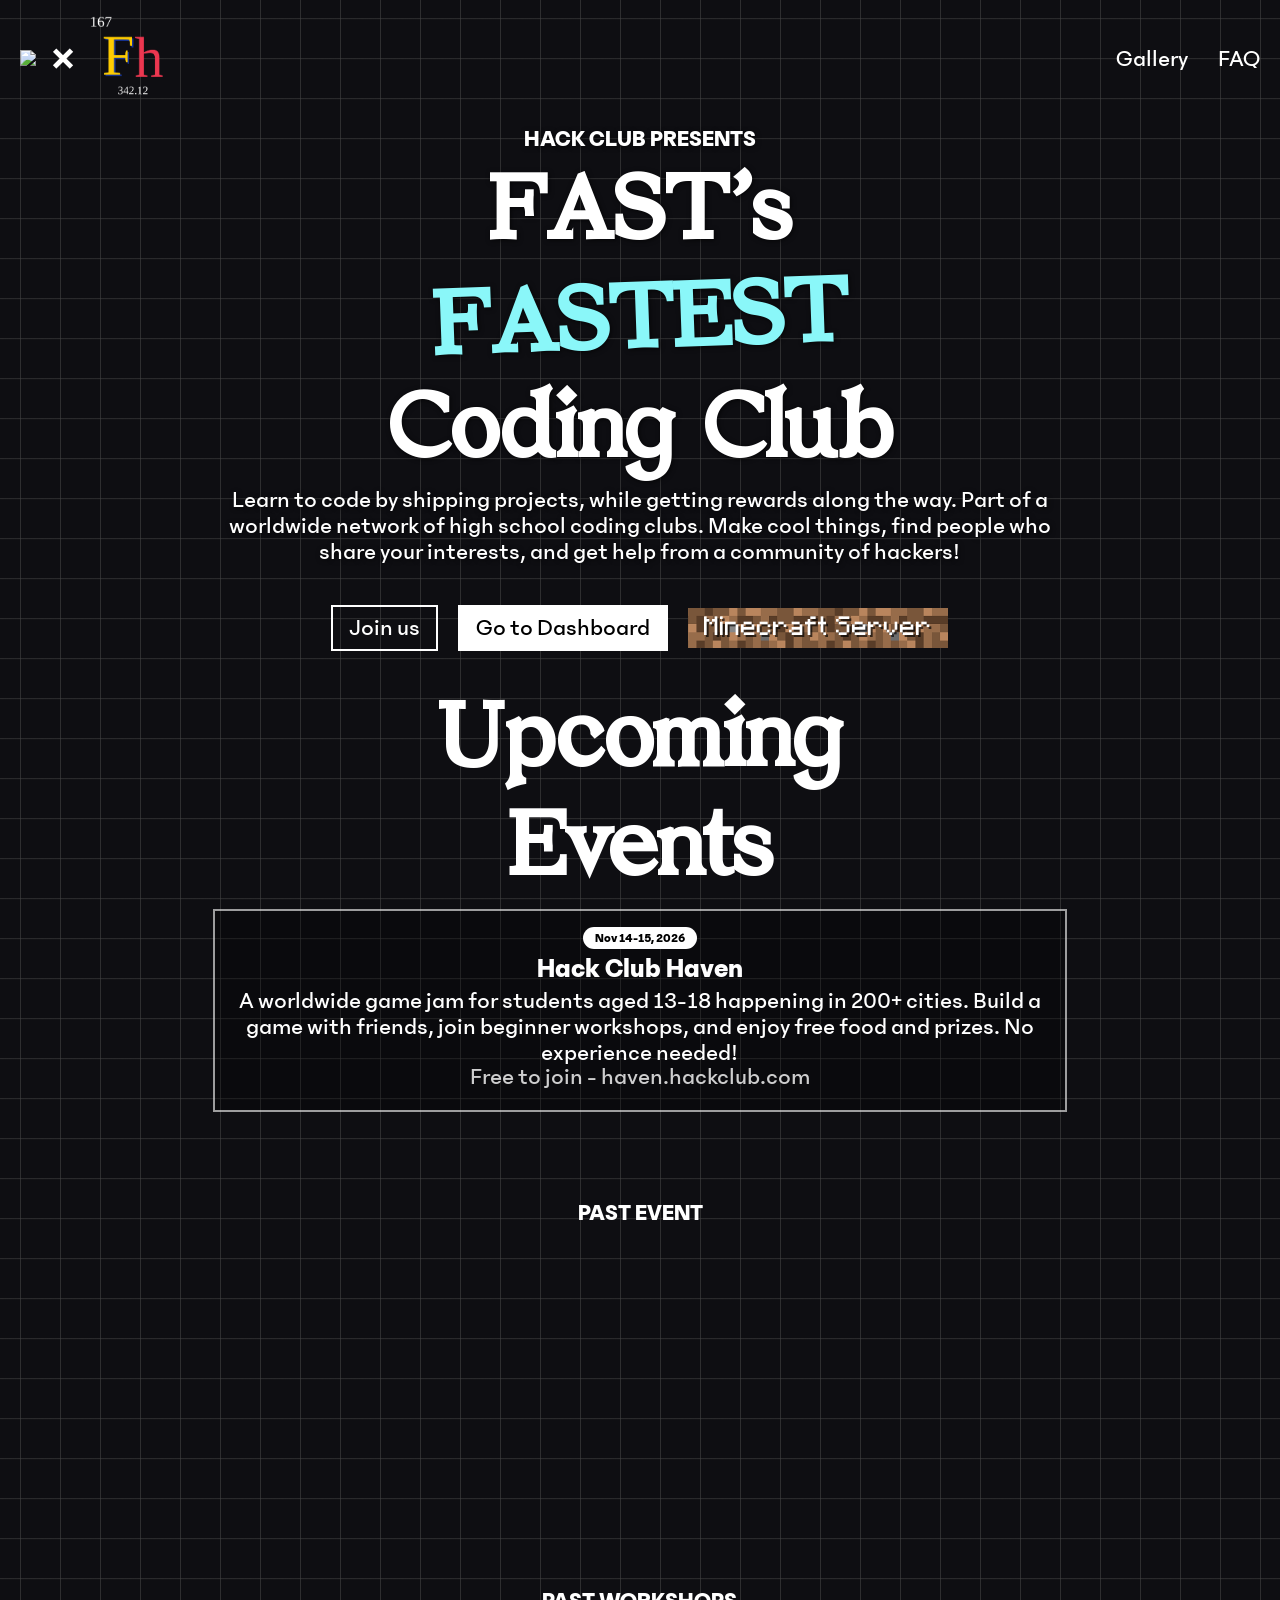
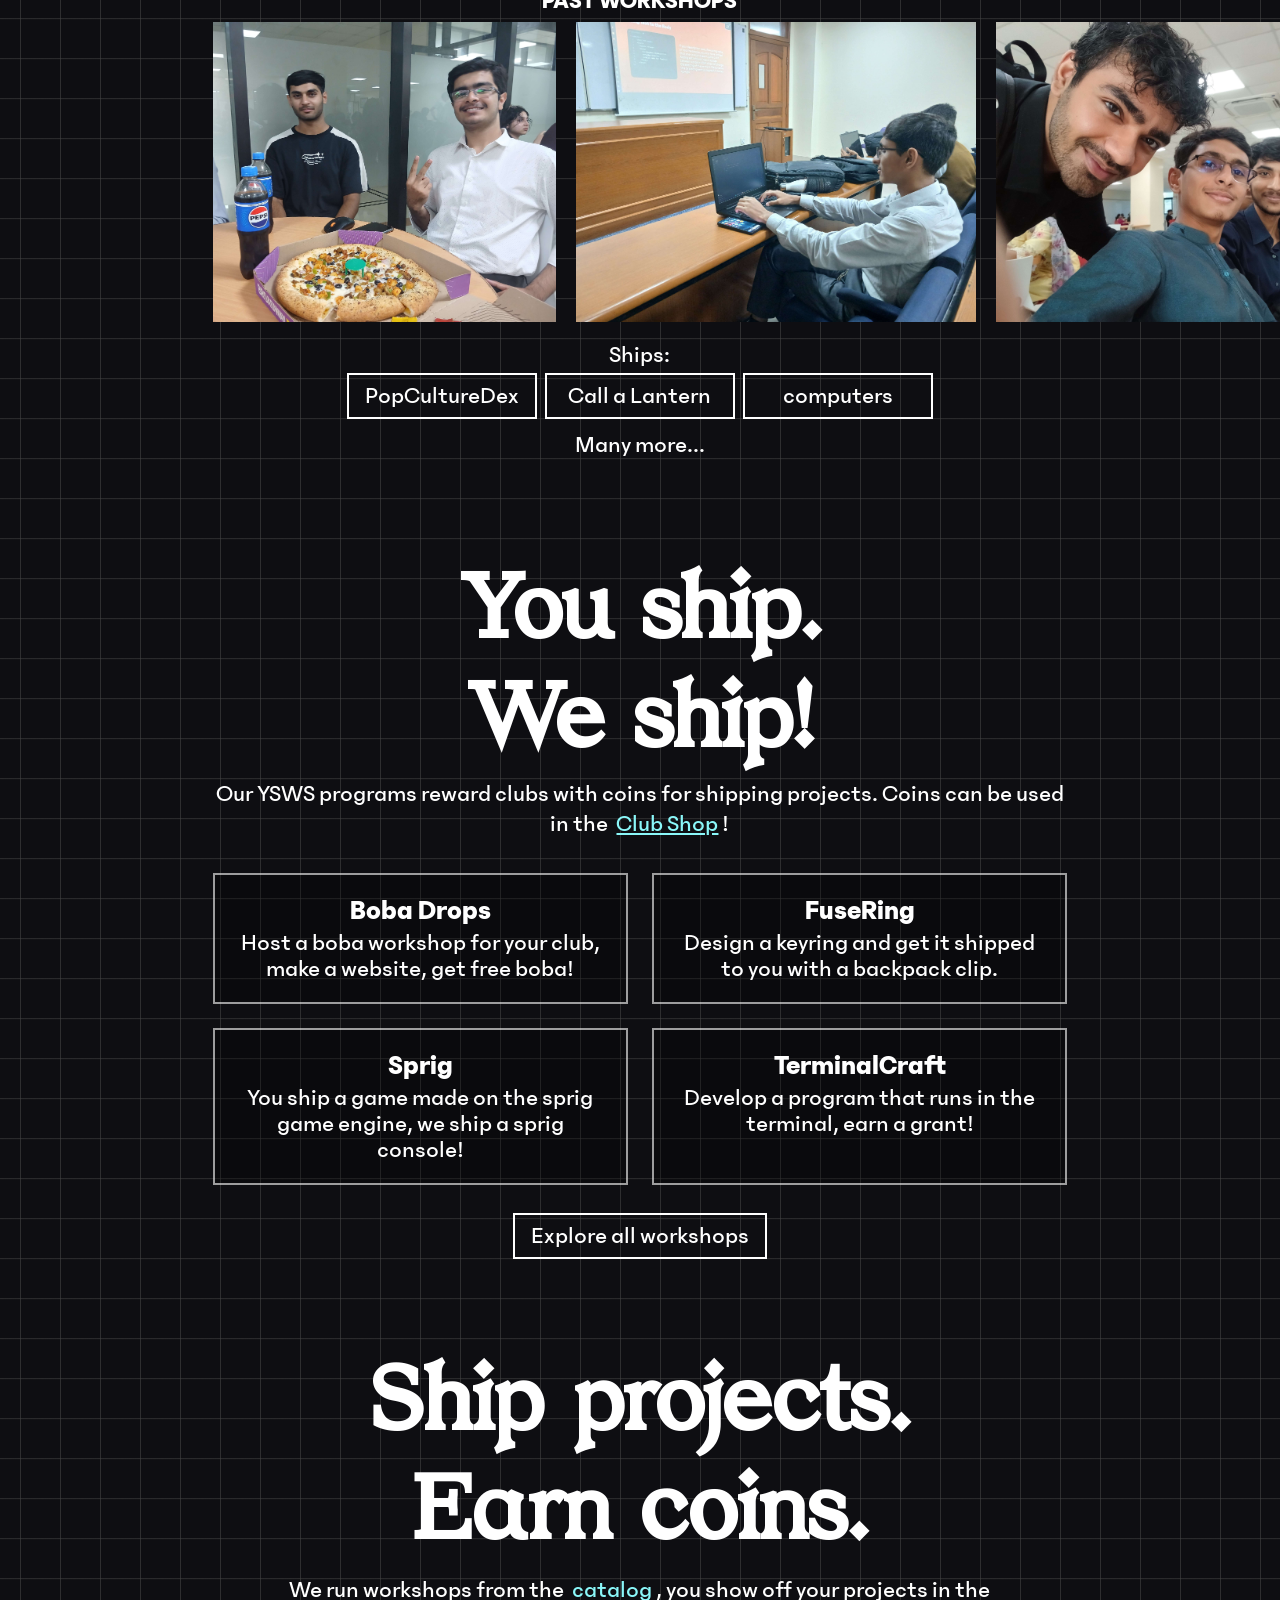
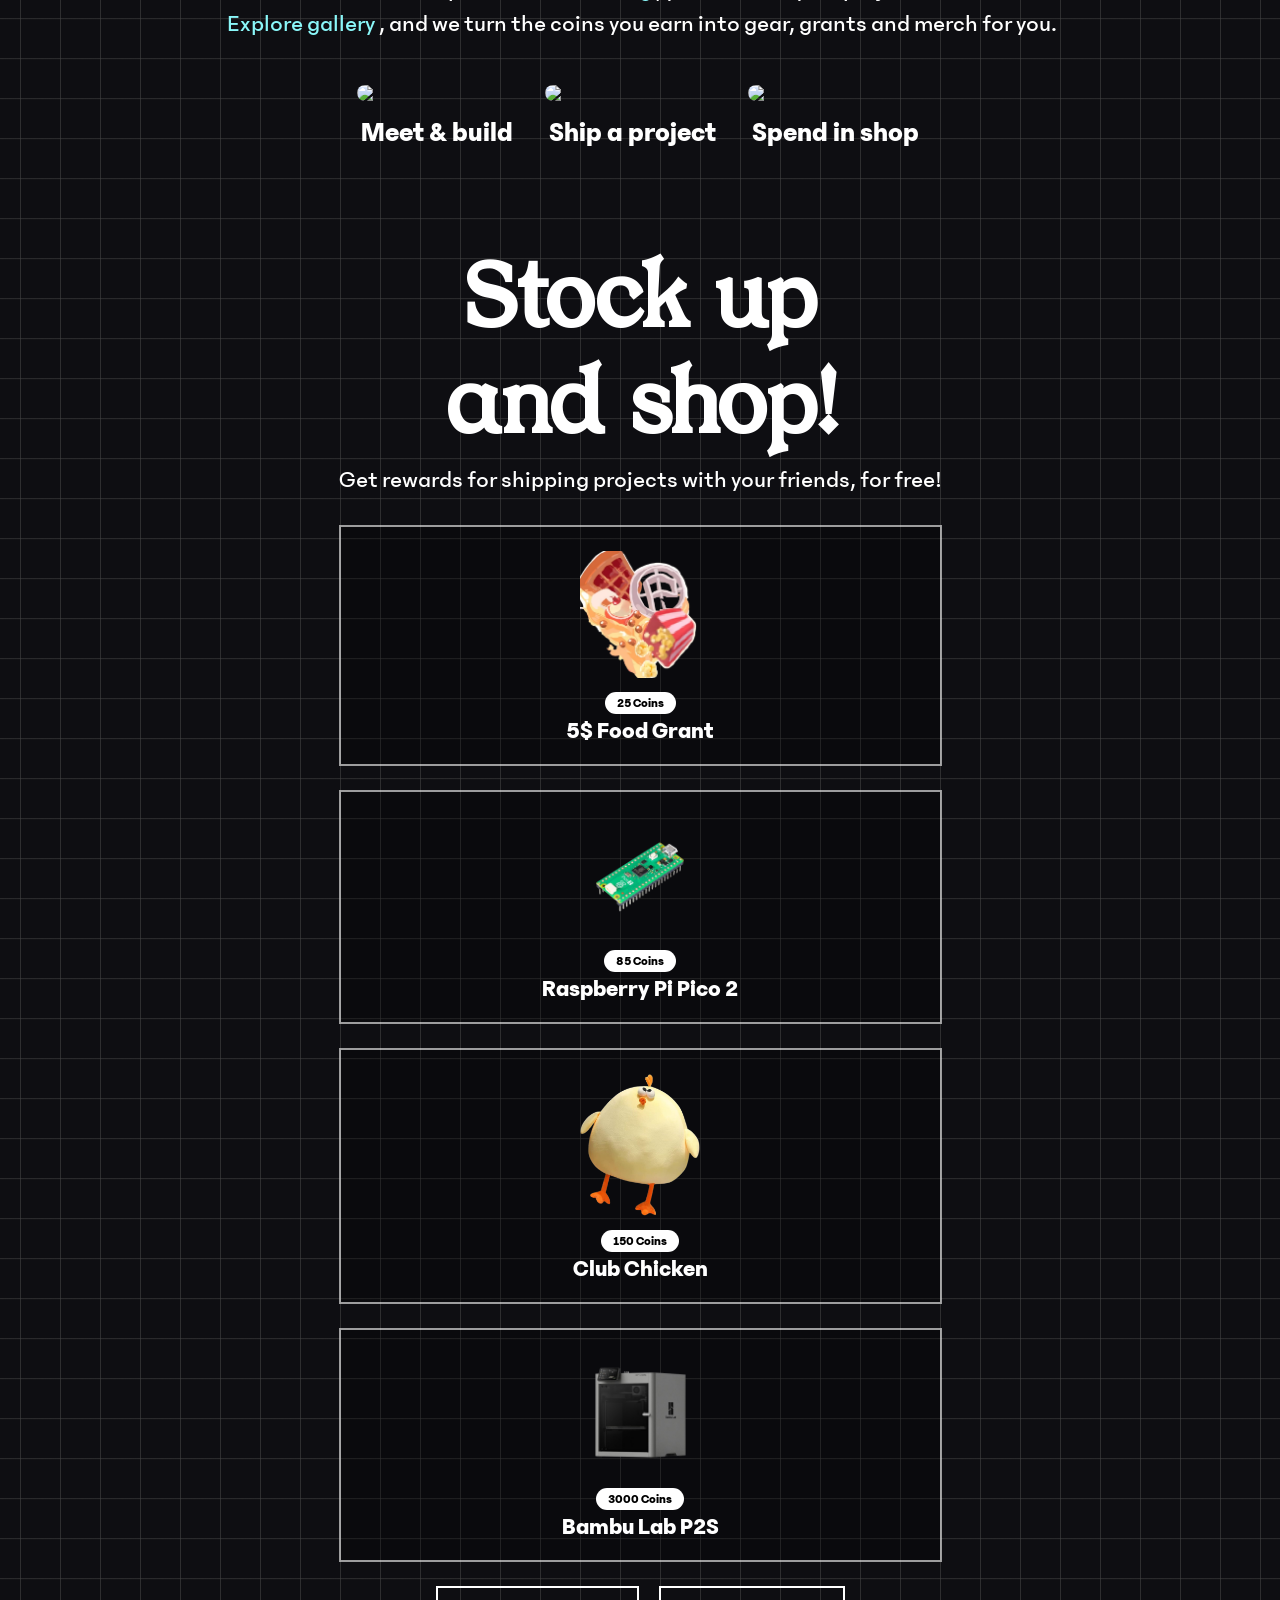
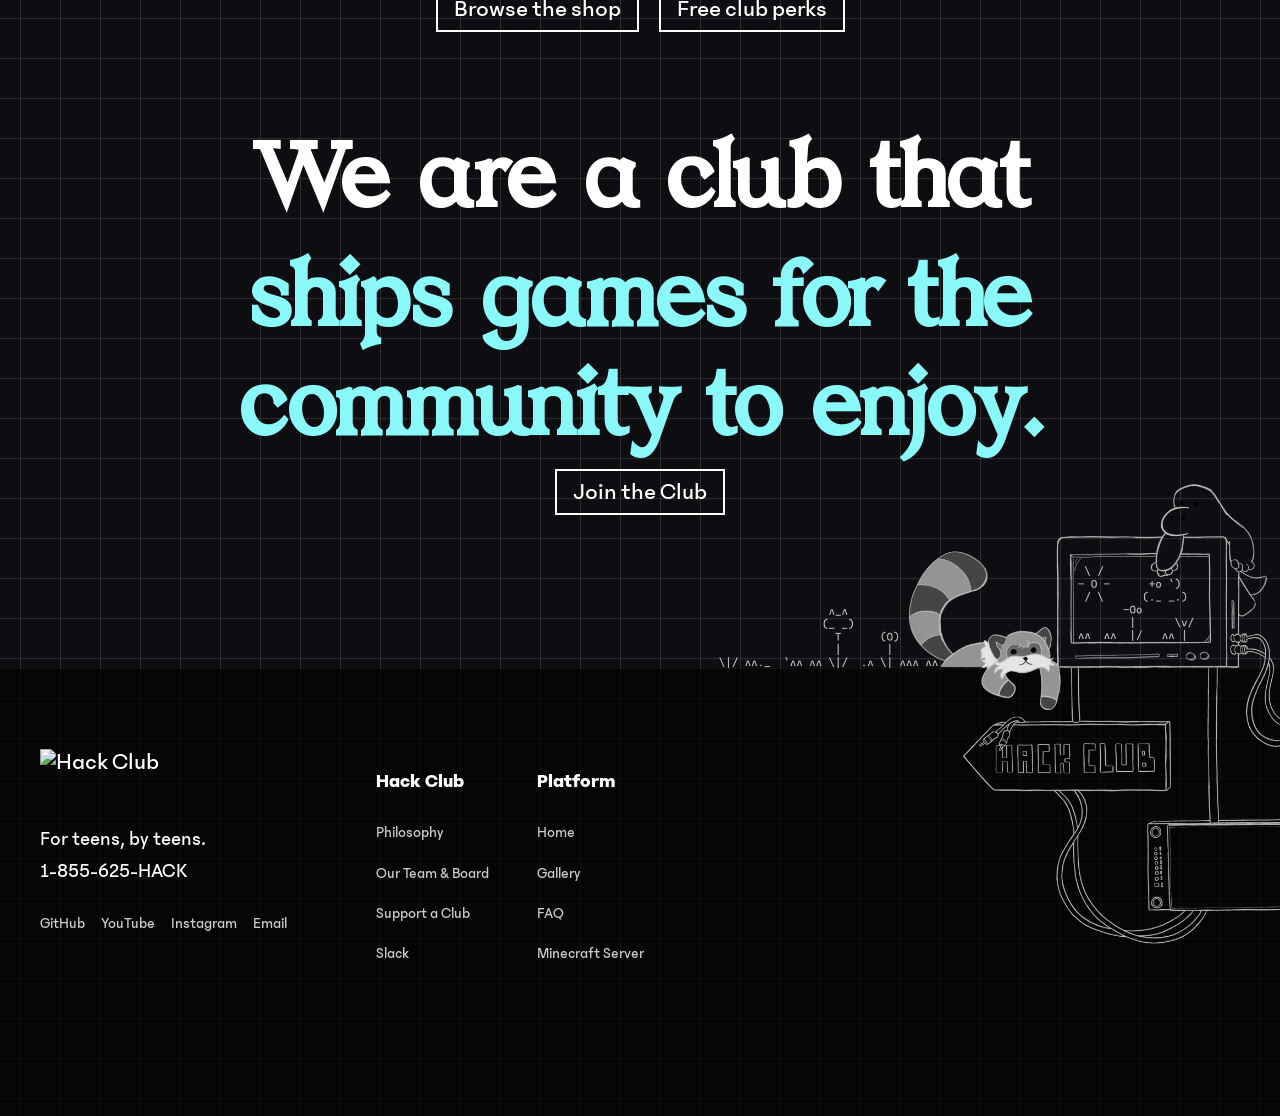
==== commit 4ee2e94d: "use logo" ====
--- a/index.html
+++ b/index.html
@@ -13,9 +13,15 @@
 
 <body>
     <header>
-        <a href="https://clubs.hackclub.com" target="_blank" class="hc">
-            <img src="https://clubs.hackclub.com/assets/hackClubFlag.svg" style="height: 50px;" />
-        </a>
+        <div style="display: flex; align-items: center; justify-content: center; gap: 5px;">
+            <a href="https://clubs.hackclub.com" target="_blank" class="hc">
+                <img src="https://clubs.hackclub.com/assets/hackClubFlag.svg" style="height: 50px;" />
+            </a>
+            <span style="font-size: 60px;">×</span>
+            <a href="https://nuces.club" class="hc">
+                <img src="images/logo_s.png" style="height: 80px;" />
+            </a>
+        </div>
         <span class="links">            
             <a href="/gallery">Gallery</a>
             <a href="/faq">FAQ</a>
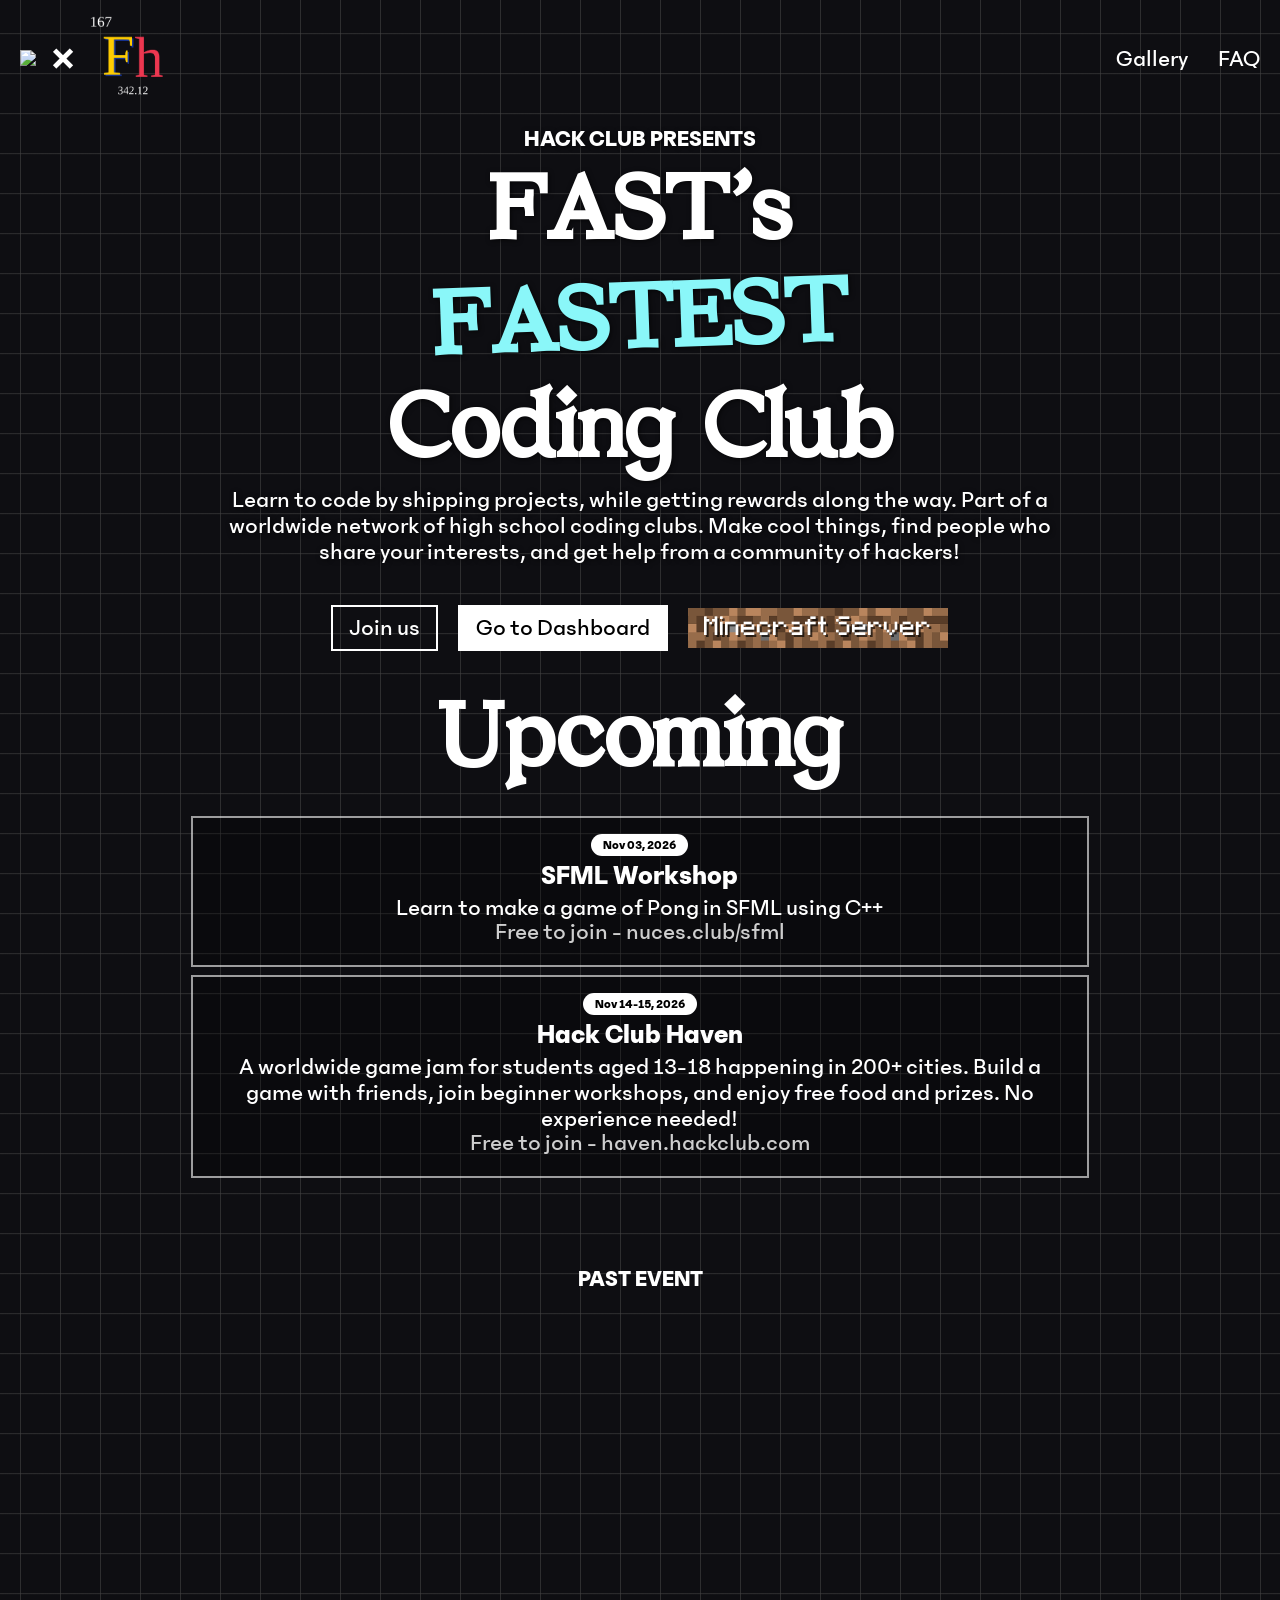
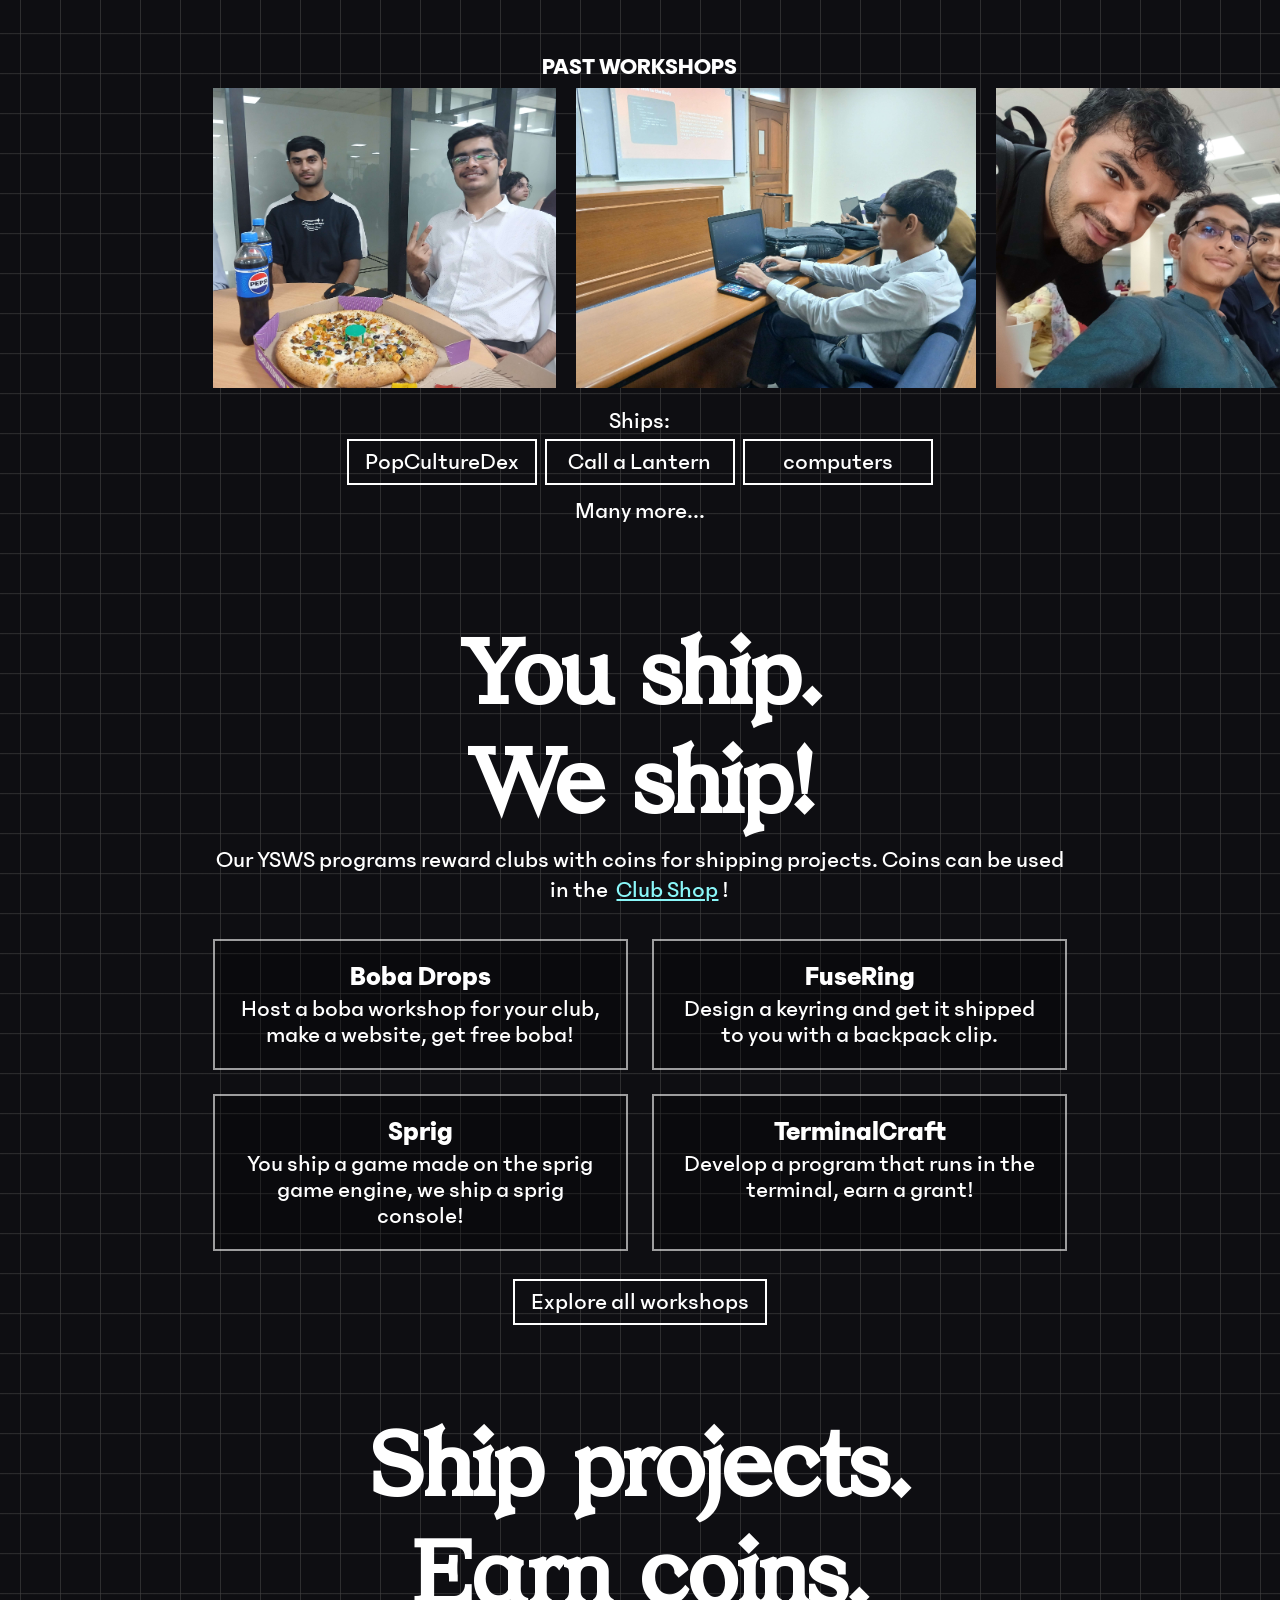
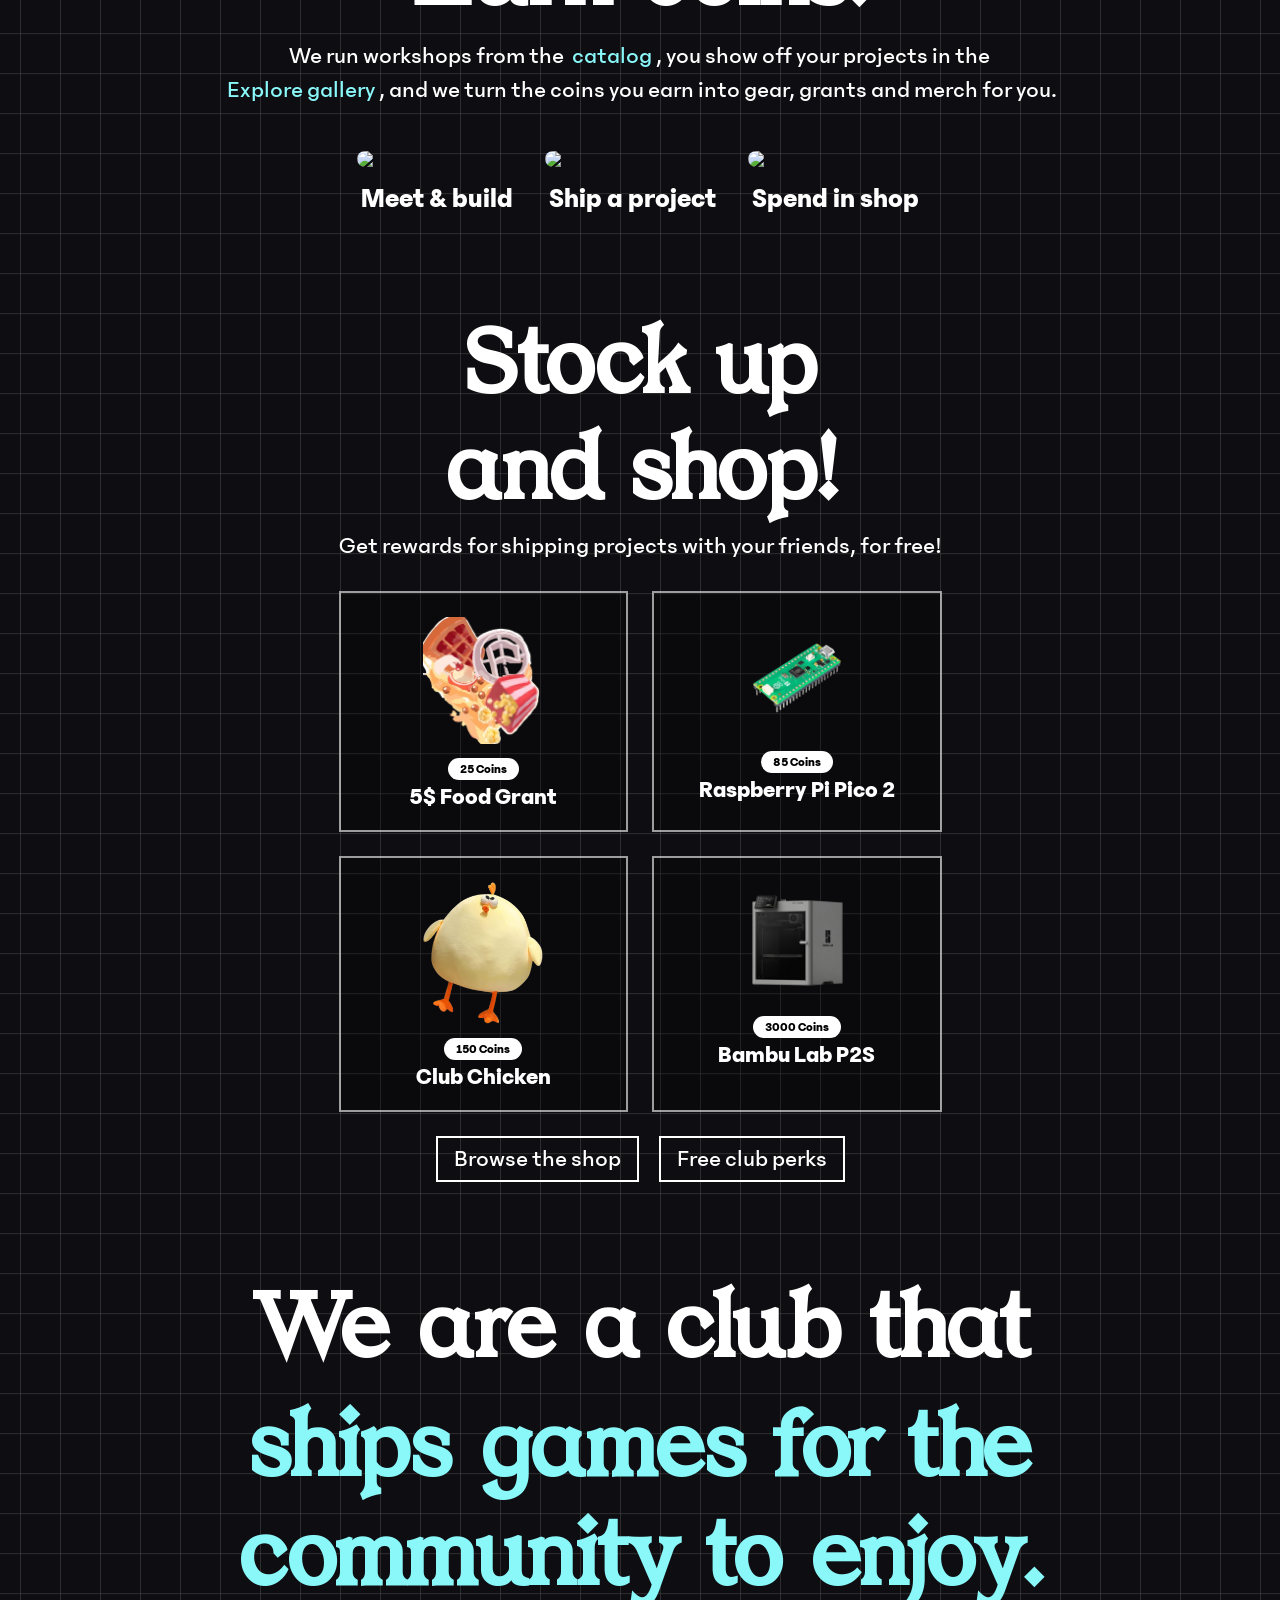
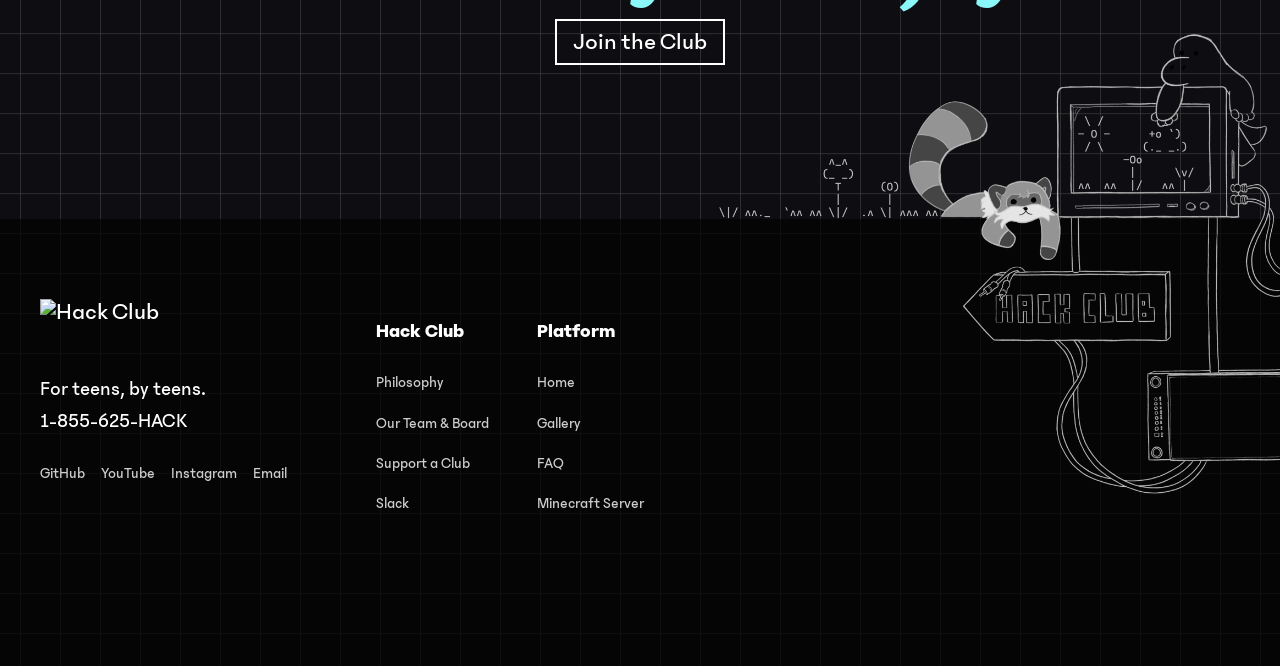
==== commit 008f5e07: "add new stuff" ====
--- a/index.html
+++ b/index.html
@@ -49,15 +49,21 @@
                     <a href="/faq">FAQ</a>
                     <a href="/vote">Voting</a>
                 </div>
-                <a href="https://mc.nuces.club" class="flu">Minecraft Server</a>
+                <a href="https://mc.nuces.club" target="_blank" class="flu">Minecraft Server</a>
             </div>
         </div>
     </section>
 
     <section class="home-events">
         <div class="head">
-            <h2 class="sp title">Upcoming<br>Events</h2>
-            <a href="https://haven.dino.icu" target="_blank" class="ysws-card event-card">
+            <h2 class="sp title" style="margin-bottom: 20px;">Upcoming</h2>
+            <a href="https://r.nuces.club/sfml" target="_blank" class="ysws-card event-card" style="width: 100%;">
+                <div class="shop-price">Nov 03, 2026</div>
+                <h3>SFML Workshop</h3>
+                <p>Learn to make a game of Pong in SFML using C++</p>
+                <p class="dim">Free to join - nuces.club/sfml</p>
+            </a>
+            <a href="https://hackclub.pk" target="_blank" class="ysws-card event-card" style="width: 100%;">
                 <div class="shop-price">Nov 14-15, 2026</div>
                 <h3>Hack Club Haven</h3>
                 <p>A worldwide game jam for students aged 13-18 happening in 200+ cities. Build a game with friends, join beginner workshops, and enjoy free food and prizes. No experience needed!</p>
@@ -67,7 +73,7 @@
     </section>
 
     <section class="home-gallery">
-        <div class="head" onclick="window.open('https://instagram.com/haven.lhr')" style="cursor: pointer;">
+        <div class="head" onclick="window.open('https:\/\/instagram.com/haven.lhr.hackclub')" style="cursor: pointer;">
             <p class="hhead">PAST EVENT</p>
             <div class="video-container">
             <video id="myVideo" width="640" autoplay loop muted playsinline style="max-width: 90vw; margin: 0;">
--- a/style.css
+++ b/style.css
@@ -1,220 +1,235 @@
 @font-face {
-    font-family: "Zarathustra";
-    src: url("fonts/zarathustra-kerned.ttf");
-    font-display: swap;
+  font-family: 'Zarathustra';
+  src: url('fonts/zarathustra-kerned.ttf');
+  font-display: swap;
 }
 @font-face {
-  font-family: "Phantom Sans";
-  src: url("fonts/PhantomSans-Book.woff2") format("woff2");
+  font-family: 'Phantom Sans';
+  src: url('fonts/PhantomSans-Book.woff2') format('woff2');
   font-weight: 400;
   font-display: swap;
 }
 @font-face {
-  font-family: "Mojangles";
-  src: url("fonts/mojangles.otf") format("opentype");
+  font-family: 'Mojangles';
+  src: url('fonts/mojangles.otf') format('opentype');
   font-weight: 400;
   font-display: swap;
 }
 @font-face {
-  font-family: "Phantom Sans";
-  src: url("fonts/PhantomSans-Semibold.woff2") format("woff2");
+  font-family: 'Phantom Sans';
+  src: url('fonts/PhantomSans-Semibold.woff2') format('woff2');
   font-weight: 600;
   font-display: swap;
 }
 @font-face {
-  font-family: "Phantom Sans";
-  src: url("fonts/PhantomSans-Bold.woff2") format("woff2");
+  font-family: 'Phantom Sans';
+  src: url('fonts/PhantomSans-Bold.woff2') format('woff2');
   font-weight: 700;
   font-display: swap;
 }
 
 body {
-    font-family: "Phantom Sans", sans-serif;
-    font-weight: 400;
-    margin: 0;
-    padding: 0;
-    background-color: black;
-    color: white;
-    font-optical-sizing: auto;
-    font-style: normal;
-    --grid-color: #4449;
-    background-image: 
-        linear-gradient(to right, var(--grid-color) 1px, transparent 1px),
-        linear-gradient(to bottom, var(--grid-color) 1px, transparent 1px);
-    background-size: 40px 40px;
-    background-position: center;
-    background-color: #0e0e12;
-    font-size: 150%;
-}
-
+  font-family: 'Phantom Sans', sans-serif;
+  font-weight: 400;
+  margin: 0;
+  padding: 0;
+  background-color: black;
+  color: white;
+  font-optical-sizing: auto;
+  font-style: normal;
+  --grid-color: #4449;
+  background-image: linear-gradient(
+      to right,
+      var(--grid-color) 1px,
+      transparent 1px
+    ),
+    linear-gradient(to bottom, var(--grid-color) 1px, transparent 1px);
+  background-size: 40px 40px;
+  background-position: center;
+  background-color: #0e0e12;
+  font-size: 150%;
+}
 
 .heheead {
-    display: flex;
-    justify-content: center;
-    align-items: center;
+  display: flex;
+  justify-content: center;
+  align-items: center;
 }
 
 .head {
-    display: flex;
-    flex-direction: column;
-    text-align: center;
-    justify-content: center;
-    align-items: center;
-    gap: 0;
-    max-width: 70%;
+  display: flex;
+  flex-direction: column;
+  text-align: center;
+  justify-content: center;
+  align-items: center;
+  gap: 0;
+  max-width: 70%;
 }
 
 .hehheh * {
-    padding: 0;
-    margin: 4px;
-    text-shadow: #000a 1px 1px 5px;
+  padding: 0;
+  margin: 4px;
+  text-shadow: #000a 1px 1px 5px;
 }
 
 .head * {
-    padding: 0;
-    margin: 4px;
+  padding: 0;
+  margin: 4px;
 }
 
 .works {
-    border-top: #fff9 1px solid;
-    width: 100%;
-    display: flex;
-    gap: 12px;
-    margin-top: 12px;
-    padding-top: 12px;
-    flex-direction: column;
-    align-items: center;
-    justify-content: center;
-    text-align: center;
+  border-top: #fff9 1px solid;
+  width: 100%;
+  display: flex;
+  gap: 12px;
+  margin-top: 12px;
+  padding-top: 12px;
+  flex-direction: column;
+  align-items: center;
+  justify-content: center;
+  text-align: center;
 }
 
 .faq-item {
-    border-top: #fff9 1px solid;
-    width: 100%;
-    display: flex;
-    gap: 24px;
-    margin-top: 24px;
-    padding-top: 24px;
-    flex-direction: column;
-    align-items: center;
-    justify-content: center;
-    text-align: center;
+  border-top: #fff9 1px solid;
+  width: 100%;
+  display: flex;
+  gap: 24px;
+  margin-top: 24px;
+  padding-top: 24px;
+  flex-direction: column;
+  align-items: center;
+  justify-content: center;
+  text-align: center;
 }
 
 .page-workshop img {
-    width: 100%;
+  width: 100%;
 }
 
 .sp {
-    font-family: "Zarathustra", serif;
+  font-family: 'Zarathustra', serif;
 }
 
 .title {
-    display: flex;
-    flex-direction: column;
-    align-items: center;
-    cursor: default;
-}
-
-.title * { margin: -5px; }
-
-.hhead { font-weight: 700; }
+  display: flex;
+  flex-direction: column;
+  align-items: center;
+  cursor: default;
+}
+
+.title * {
+  margin: -5px;
+}
+
+.hhead {
+  font-weight: 700;
+}
 
 header {
-    display: flex;
-    flex-direction: row;
-    align-items: center;
-    user-select: none;
-    justify-content: space-between;
-    padding: 12px;
+  display: flex;
+  flex-direction: row;
+  align-items: center;
+  user-select: none;
+  justify-content: space-between;
+  padding: 12px;
 }
 
 .hc {
-    transition: transform 0.3s;
+  transition: transform 0.3s;
 }
 
 .hc:hover {
-    transform: scale(1.05);
+  transform: scale(1.05);
 }
 
 header a {
-    text-decoration: none;
-    color: white;
+  text-decoration: none;
+  color: white;
 }
 
 a:not(.eignore) {
-    color: white;
-    text-decoration: none;
-    position: relative;
-    display: inline-block;
+  color: white;
+  text-decoration: none;
+  position: relative;
+  display: inline-block;
 }
 
 .eignore {
-    color: white;
-    text-decoration: none;
+  color: white;
+  text-decoration: none;
 }
 
 a:not(footer *) {
-    padding: 4px 8px;
+  padding: 4px 8px;
 }
 
 a:not(.eignore)::after {
-    content: "";
-    position: absolute;
-    top: 0; right: 0; 
-    width: 0%; height: 100%;
-    background-color: #ffffff;
-    z-index: 1;
-    mix-blend-mode: difference;
-    transition: width 0.3s ease; 
-    pointer-events: none;
+  content: '';
+  position: absolute;
+  top: 0;
+  right: 0;
+  width: 0%;
+  height: 100%;
+  background-color: #ffffff;
+  z-index: 1;
+  mix-blend-mode: difference;
+  transition: width 0.3s ease;
+  pointer-events: none;
 }
 
 a:not(.eignore):hover::after {
-    left: 0; right: auto; 
-    width: 100%;
+  left: 0;
+  right: auto;
+  width: 100%;
 }
 
 #buttons {
-    display: flex;
-    align-items: center;
-    justify-content: center;
-    margin-top: 12px;
-    gap: 12px;
+  display: flex;
+  align-items: center;
+  justify-content: center;
+  margin-top: 12px;
+  gap: 12px;
 }
 
 #buttons * {
-    padding: 8px 16px;
-}
-
-button, .butt {
-    color: white;
-    background-color: transparent;
-    outline: none;
-    padding: 8px 16px;
-    border: white 2px solid;
-    cursor: pointer;
-    font-size: inherit;
-    position: relative;
-    font-family: inherit;
-    display: inline-block;
-}
-
-button::after, .butt::after {
-    content: "";
-    position: absolute;
-    top: 0; right: 0; 
-    width: 0%; height: 100%;
-    background-color: #ffffff;
-    z-index: 1;
-    mix-blend-mode: difference;
-    transition: width 0.3s ease; 
-    pointer-events: none;
-}
-
-button:hover::after, .butt:hover::after {
-    left: 0; right: auto; 
-    width: 100%;
+  padding: 8px 16px;
+}
+
+button,
+.butt {
+  color: white;
+  background-color: transparent;
+  outline: none;
+  padding: 8px 16px;
+  border: white 2px solid;
+  cursor: pointer;
+  font-size: inherit;
+  position: relative;
+  font-family: inherit;
+  display: inline-block;
+}
+
+button::after,
+.butt::after {
+  content: '';
+  position: absolute;
+  top: 0;
+  right: 0;
+  width: 0%;
+  height: 100%;
+  background-color: #ffffff;
+  z-index: 1;
+  mix-blend-mode: difference;
+  transition: width 0.3s ease;
+  pointer-events: none;
+}
+
+button:hover::after,
+.butt:hover::after {
+  left: 0;
+  right: auto;
+  width: 100%;
 }
 
 .gallery {
@@ -226,340 +241,359 @@
 }
 
 .gallery img {
-    width: 100%;
-    height: 300px;
-    object-fit: cover;
-    object-position: center;
+  width: 100%;
+  height: 300px;
+  object-fit: cover;
+  object-position: center;
 }
 
 .ships {
-    display: grid;
-    grid-template-columns: 1fr 1fr 1fr;
-    margin-top: -3px;
-    align-items: center;
-    justify-content: center;
-    text-align: center;
+  display: grid;
+  grid-template-columns: 1fr 1fr 1fr;
+  margin-top: -3px;
+  align-items: center;
+  justify-content: center;
+  text-align: center;
 }
 
 .fastest {
-    position: relative;
-    display: inline-block;
-    margin: 0;
-    padding: 0;
-    width: fit-content;
+  position: relative;
+  display: inline-block;
+  margin: 0;
+  padding: 0;
+  width: fit-content;
 }
 
 .fastest::after {
-    content: "";
-    position: absolute;
-    top: 0;
-    right: 0; 
-    width: 0%;
-    height: 100%;
-    background-color: #ffffff;
-    z-index: 2;
-    mix-blend-mode: difference;
-    transition: width 0.3s ease; 
-    pointer-events: none;
+  content: '';
+  position: absolute;
+  top: 0;
+  right: 0;
+  width: 0%;
+  height: 100%;
+  background-color: #ffffff;
+  z-index: 2;
+  mix-blend-mode: difference;
+  transition: width 0.3s ease;
+  pointer-events: none;
 }
 
 .fastest:hover::after {
-    left: 0;
-    right: auto; 
-    width: 100%;
+  left: 0;
+  right: auto;
+  width: 100%;
 }
 
 header a:hover {
-    text-decoration: underline;
+  text-decoration: underline;
 }
 
 header span {
-    display: flex;
-    flex-direction: row;
-    gap: 14px
+  display: flex;
+  flex-direction: row;
+  gap: 14px;
 }
 
 section {
-    padding-left: 24px;
-    padding-right: 24px;
+  padding-left: 24px;
+  padding-right: 24px;
 }
 
 .title {
-    text-align: center;
-    font-size: 7vw;
+  text-align: center;
+  font-size: 7vw;
 }
 
 .dim {
-    opacity: 80%;
-    margin-top: -6px;    
+  opacity: 80%;
+  margin-top: -6px;
 }
 
 ::selection {
-    background-color: rgb(138, 247, 249);
-    color: rgb(8, 15, 8);
+  background-color: rgb(138, 247, 249);
+  color: rgb(8, 15, 8);
 }
 
 footer {
-    position: relative;
-    overflow: visible;
-    padding-inline: 2rem;
-    padding-top: 5rem;
-    padding-bottom: 4rem;
-    margin-top: 150px;
-    background: #000a;
+  position: relative;
+  overflow: visible;
+  padding-inline: 2rem;
+  padding-top: 5rem;
+  padding-bottom: 4rem;
+  margin-top: 150px;
+  background: #000a;
 }
 
 .footimg {
-    pointer-events: none;
-    position: absolute;
-    top: 0;
-    right: 0;
-    z-index: 2;
-    display: block;
-    height: auto;
-    transform: translateY(-40.5%);
-    width: clamp(200px, 44%, 620px);
+  pointer-events: none;
+  position: absolute;
+  top: 0;
+  right: 0;
+  z-index: 2;
+  display: block;
+  height: auto;
+  transform: translateY(-40.5%);
+  width: clamp(200px, 44%, 620px);
 }
 
 .fd {
-    margin-inline: auto;
-    margin-bottom: 4rem;
-    display: flex;
-    max-width: 1200px;
-    flex-wrap: wrap;
-    align-items: start;
-    row-gap: 3rem;
-    column-gap: 4rem;
+  margin-inline: auto;
+  margin-bottom: 4rem;
+  display: flex;
+  max-width: 1200px;
+  flex-wrap: wrap;
+  align-items: start;
+  row-gap: 3rem;
+  column-gap: 4rem;
 }
 
 .fd1 {
-    display: flex;
-    flex-shrink: 0;
+  display: flex;
+  flex-shrink: 0;
+  flex-direction: column;
+  width: 17rem;
+}
+
+.fd1 img {
+  margin-bottom: 2rem;
+  display: block;
+  width: 12rem;
+}
+
+.l1s {
+  display: flex;
+  flex-wrap: wrap;
+  gap: 1rem;
+}
+
+.l1s a,
+.fle {
+  font-size: 15px;
+  opacity: 80%;
+  text-decoration: none;
+  transition: opacity 0.15s;
+}
+
+.flu {
+  background-image: url('/images/assets/dirt.png');
+  background-repeat: repeat-x;
+  background-position: top center;
+  background-size: 50% auto;
+  text-shadow: 2px 2px 0px #000a;
+  font-family: 'Mojangles';
+}
+
+.l1s a:hover {
+  opacity: 100%;
+}
+
+.fd2 {
+  display: flex;
+  flex-wrap: wrap;
+  gap: 3rem;
+}
+
+.fd2 p {
+  margin-bottom: 1rem;
+  font-size: 20px;
+  line-height: 1.2;
+  font-weight: bold;
+}
+
+.fd2 ul {
+  display: flex;
+  list-style: none;
+  flex-direction: column;
+  gap: 0.9rem;
+  padding: 0;
+}
+
+#smoll {
+  display: none;
+}
+
+@media (width < 640px) {
+  .links {
+    display: none;
+  }
+  .title {
+    font-size: 180%;
+  }
+  .head {
+    max-width: 100%;
+  }
+  .gallery img {
+    height: 150px;
+  }
+  .gallery {
+    gap: 0px;
+    margin-bottom: -12px;
+  }
+  .ships {
+    grid-template-columns: 1fr;
+  }
+  footer {
+    padding-inline: 1rem;
+  }
+  #buttons {
     flex-direction: column;
-    width: 17rem;
-}
-
-.fd1 img {
-    margin-bottom: 2rem;
-    display: block;
-    width: 12rem;
-}
-
-.l1s {
-    display: flex;
-    flex-wrap: wrap;
-    gap: 1rem;
-}
-
-.l1s a, .fle {
-    font-size: 15px;
-    opacity: 80%;
-    text-decoration: none;
-    transition: opacity .15s;
-}
-
-.flu {
-    background-image: url("/images/assets/dirt.png");
-    background-repeat: repeat-x;
-    background-position: top center;
-    background-size: 50% auto; 
-    text-shadow: 2px 2px 0px #000a;
-    font-family: 'Mojangles';
-}
-
-.l1s a:hover {
-    opacity: 100%;
-}
-
-.fd2 {
-    display: flex;
-    flex-wrap: wrap;
-    gap: 3rem;
-}
-
-.fd2 p {
-    margin-bottom: 1rem;
-    font-size: 20px;
-    line-height: 1.2;
-    font-weight: bold;
-}
-
-.fd2 ul {
-    display: flex;
-    list-style: none;
-    flex-direction: column;
-    gap: 0.9rem;
-    padding: 0;
-}
-
-#smoll {
-    display: none;
-}
-
-@media (width < 640px) {
-    .links {
-        display: none;
-    }
-    .title {
-        font-size: 180%;
-    }
-    .head {
-        max-width: 100%;
-    }
-    .gallery img {
-        height: 150px;
-    }
-    .gallery {
-        gap: 0px;
-        margin-bottom: -12px;
-    }
-    .ships {
-        grid-template-columns: 1fr;
-    }
-    footer {
-        padding-inline: 1rem;
-    }
-    #buttons {
-        flex-direction: column;
-    }
-    #smoll {
-        display: flex;
-        flex-direction: column;
-        align-items: center;
-        justify-content: center;
-        gap: 0px;
-    }
-}
-
-.home-gallery, .home-ysws, .home-platform, .home-shop, .home-closing {
-    display: flex;
-    justify-content: center;
-    align-items: center;
-    flex-wrap: wrap;
-    margin-top: 80px;
-    gap: 20px;
-}
-
-.ysws-grid, .shop-grid {
-    display: grid;
-    grid-template-columns: repeat(auto-fit, minmax(300px, 1fr));
-    gap: 16px;
-    width: 100%;
-    margin-top: 24px;
-}
-
-.home-events
-{
-    margin-top: 20px;
-}
-.head {
-    margin: auto;
-}
-
-.ysws-card, .shop-card {
-    border: 2px solid #fff9;
-    padding: 16px;
-    text-decoration: none;
-    color: white;
+  }
+  #smoll {
     display: flex;
     flex-direction: column;
     align-items: center;
     justify-content: center;
-    text-align: center;
-    background: #0004;
-    transition: transform 0.2s, background 0.2s;
-}
-
-.ysws-card:hover, .shop-card:hover {
-    background: #fff1;
+    gap: 0px;
+  }
+}
+
+.home-gallery,
+.home-ysws,
+.home-platform,
+.home-shop,
+.home-closing {
+  display: flex;
+  justify-content: center;
+  align-items: center;
+  flex-wrap: wrap;
+  margin-top: 80px;
+  gap: 20px;
+}
+
+.ysws-grid,
+.shop-grid {
+  display: grid;
+  grid-template-columns: repeat(auto-fit, minmax(300px, 1fr));
+  gap: 16px;
+  width: 100%;
+  margin-top: 24px;
+}
+
+@media (min-width: 500px) {
+  .shop-grid {
+    grid-template-columns: 1fr 1fr;
+  }
+}
+
+.home-events {
+  margin-top: 20px;
+}
+.head {
+  margin: auto;
+}
+
+.ysws-card,
+.shop-card {
+  border: 2px solid #fff9;
+  padding: 16px;
+  text-decoration: none;
+  color: white;
+  display: flex;
+  flex-direction: column;
+  align-items: center;
+  justify-content: center;
+  text-align: center;
+  background: #0004;
+  transition: transform 0.2s, background 0.2s;
+}
+
+.ysws-card:hover,
+.shop-card:hover {
+  background: #fff1;
 }
 
 .shop-card img {
-    width: 120px;
-    object-fit: contain;
-    margin: 8px 0;
+  width: 120px;
+  object-fit: contain;
+  margin: 8px 0;
 }
 
 .shop-price {
-    background: #fff;
-    color: #000;
-    padding: 4px 12px;
-    border-radius: 20px;
-    font-size: 0.8rem;
-    font-weight: bold;
-    align-self: center;
-    align-items: center;
-    text-align: center;
-    margin: auto;
-    width: fit-content;
+  background: #fff;
+  color: #000;
+  padding: 4px 12px;
+  border-radius: 20px;
+  font-size: 0.8rem;
+  font-weight: bold;
+  align-self: center;
+  align-items: center;
+  text-align: center;
+  margin: auto;
+  width: fit-content;
 }
 
 .platform-steps {
-    display: flex;
-    align-items: center;
-    justify-content: center;
-    gap: 20px;
-    flex-wrap: wrap;
-    margin-top: 32px;
+  display: flex;
+  align-items: center;
+  justify-content: center;
+  gap: 20px;
+  flex-wrap: wrap;
+  margin-top: 32px;
 }
 
 .step {
-    display: flex;
-    flex-direction: column;
-    align-items: center;
-    text-align: center;
-    max-width: 200px;
+  display: flex;
+  flex-direction: column;
+  align-items: center;
+  text-align: center;
+  max-width: 200px;
 }
 
 .step img {
-    width: 100%;
-    border-radius: 8px;
-    margin-bottom: 12px;
+  width: 100%;
+  border-radius: 8px;
+  margin-bottom: 12px;
 }
 
 .step.arrow {
-    font-size: 2rem;
-    color: #fff9;
+  font-size: 2rem;
+  color: #fff9;
 }
 
 .custom-details {
-    border-top: #fff9 1px solid;
-    width: 100%;
-    margin-top: 16px;
-    padding-top: 16px;
-    text-align: left;
-    cursor: pointer;
-    background: transparent;
+  border-top: #fff9 1px solid;
+  width: 100%;
+  margin-top: 16px;
+  padding-top: 16px;
+  text-align: left;
+  cursor: pointer;
+  background: transparent;
 }
 
 .custom-details summary {
-    font-size: 1.2rem;
-    list-style: none;
-    outline: none;
-    font-weight: bold;
-    padding: 8px;
+  font-size: 1.2rem;
+  list-style: none;
+  outline: none;
+  font-weight: bold;
+  padding: 8px;
 }
 
 .custom-details summary::-webkit-details-marker {
-    display: none;
+  display: none;
 }
 
 .custom-details p {
-    margin-top: 12px;
-    padding-left: 8px;
-    padding-bottom: 16px;
+  margin-top: 12px;
+  padding-left: 8px;
+  padding-bottom: 16px;
 }
 
 .custom-details[open] summary ~ * {
-    animation: sweep 0.3s ease-in-out;
+  animation: sweep 0.3s ease-in-out;
 }
 
 @keyframes sweep {
-    0%   { opacity: 0; transform: translateY(-10px) }
-    100% { opacity: 1; transform: translateY(0) }
+  0% {
+    opacity: 0;
+    transform: translateY(-10px);
+  }
+  100% {
+    opacity: 1;
+    transform: translateY(0);
+  }
 }
 
 #rolling-text {
-    display: inline-block;
-    transition: opacity 0.3s;
-}
+  display: inline-block;
+  transition: opacity 0.3s;
+}
